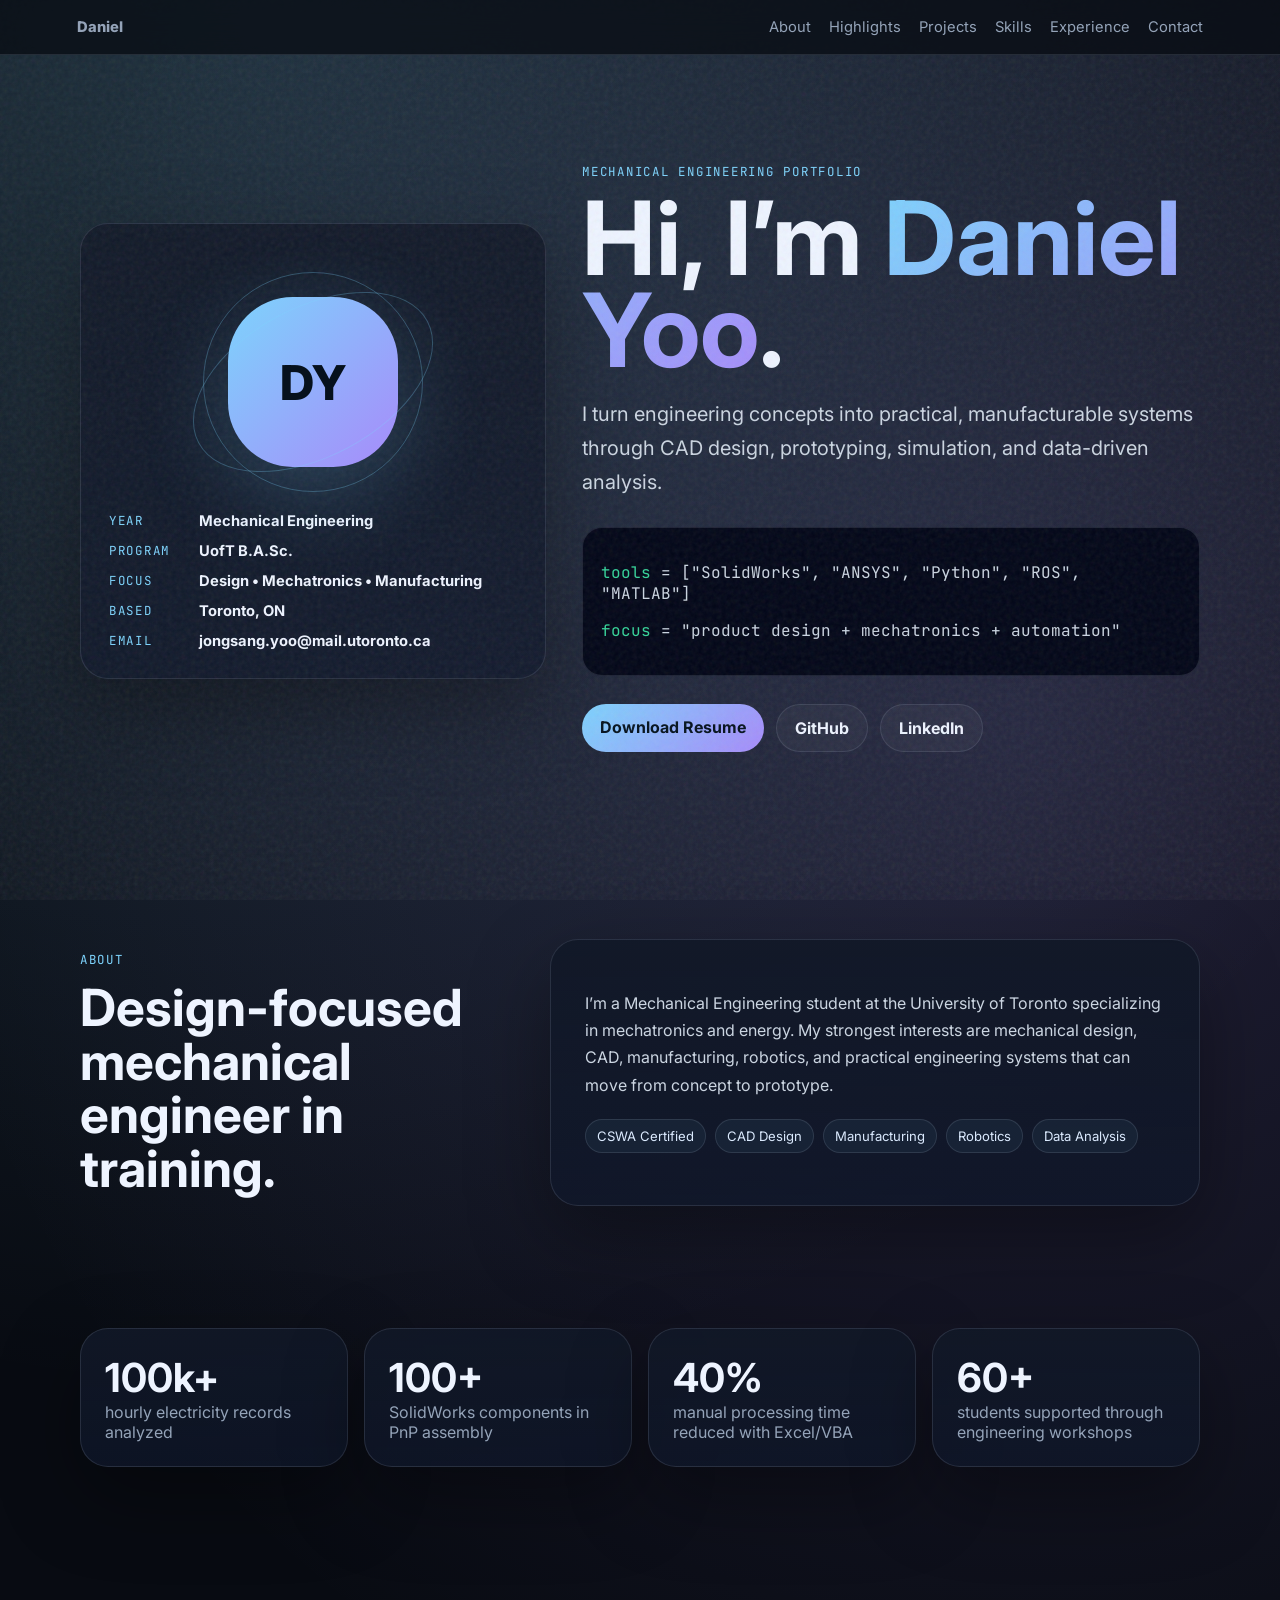
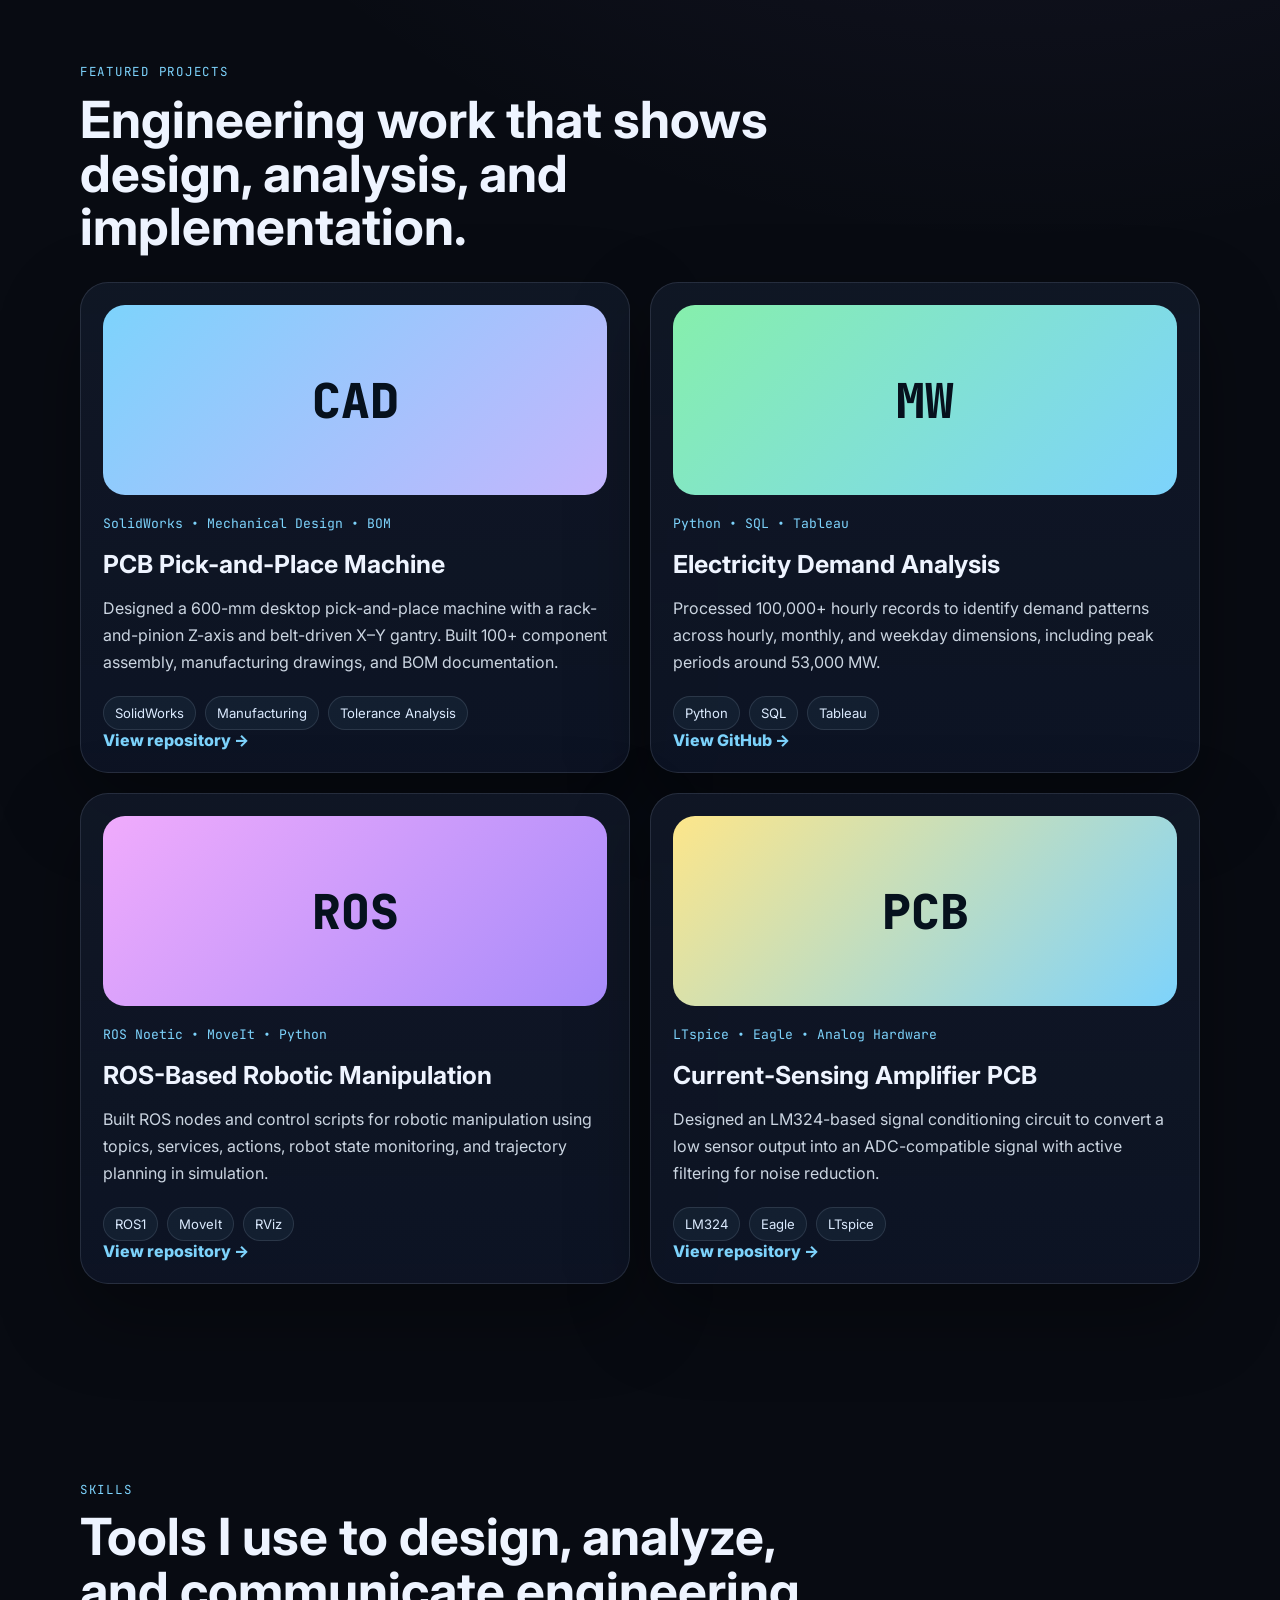
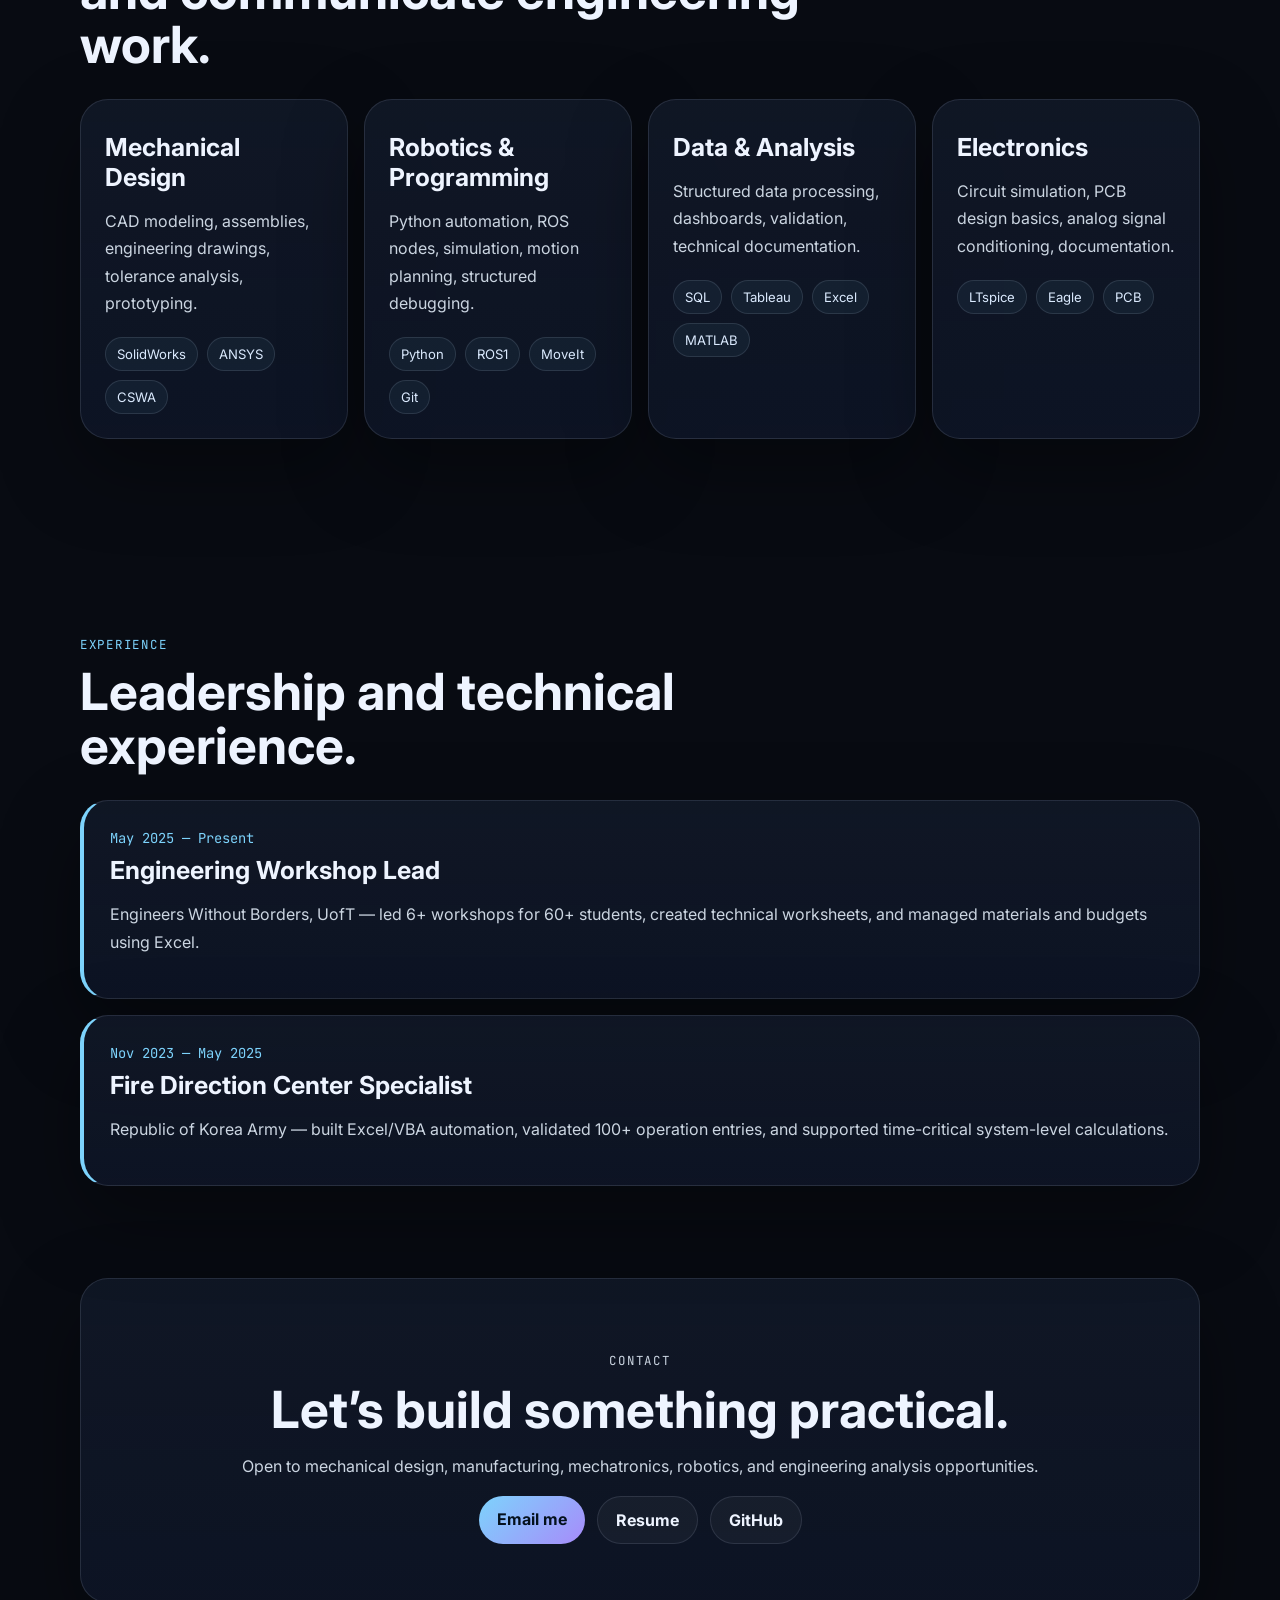
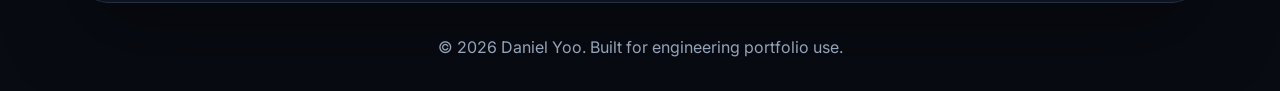
==== index.html @ ae047cbe "Initial portfolio website" ====
<!DOCTYPE html>
<html lang="en">
<head>
  <meta charset="UTF-8" />
  <meta name="viewport" content="width=device-width, initial-scale=1.0" />
  <title>Daniel Yoo | Mechanical Engineering Portfolio</title>
  <meta name="description" content="Daniel Yoo — Mechanical Engineering student at the University of Toronto focused on product design, mechatronics, manufacturing, CAD, ROS, and data-driven engineering." />
  <link rel="preconnect" href="https://fonts.googleapis.com">
  <link rel="preconnect" href="https://fonts.gstatic.com" crossorigin>
  <link href="https://fonts.googleapis.com/css2?family=Inter:wght@400;500;600;700;800&family=JetBrains+Mono:wght@400;600&display=swap" rel="stylesheet">
  <link rel="stylesheet" href="style.css" />
</head>
<body>
  <div class="grain"></div>
  <header class="nav">
    <a class="brand" href="#home">Daniel</a>
    <nav>
      <a href="#about">About</a>
      <a href="#highlights">Highlights</a>
      <a href="#projects">Projects</a>
      <a href="#skills">Skills</a>
      <a href="#experience">Experience</a>
      <a href="#contact">Contact</a>
    </nav>
  </header>

  <main id="home">
    <section class="hero section">
      <div class="profile-card reveal">
        <div class="avatar-wrap">
          <div class="avatar">DY</div>
          <span class="orbit orbit-one"></span>
          <span class="orbit orbit-two"></span>
        </div>
        <div class="info-grid">
          <span>Year</span><strong>Mechanical Engineering</strong>
          <span>Program</span><strong>UofT B.A.Sc.</strong>
          <span>Focus</span><strong>Design • Mechatronics • Manufacturing</strong>
          <span>Based</span><strong>Toronto, ON</strong>
          <span>Email</span><strong>jongsang.yoo@mail.utoronto.ca</strong>
        </div>
      </div>

      <div class="hero-copy reveal delay-1">
        <p class="eyebrow">Mechanical Engineering Portfolio</p>
        <h1>Hi, I’m <span>Daniel Yoo</span>.</h1>
        <p class="lead">I turn engineering concepts into practical, manufacturable systems through CAD design, prototyping, simulation, and data-driven analysis.</p>
        <div class="code-card" aria-label="Engineering keywords">
          <p><span>tools</span> = ["SolidWorks", "ANSYS", "Python", "ROS", "MATLAB"]</p>
          <p><span>focus</span> = "product design + mechatronics + automation"</p>
        </div>
        <div class="hero-actions">
          <a class="button primary" href="Daniel_Yoo_Resume.pdf" target="_blank">Download Resume</a>
          <a class="button" href="https://github.com/jongsang1492" target="_blank">GitHub</a>
          <a class="button" href="https://www.linkedin.com/in/daniel-yoo-1a7788227/" target="_blank">LinkedIn</a>
        </div>
      </div>
    </section>

    <section id="about" class="section two-col">
      <div class="section-title reveal">
        <p class="eyebrow">About</p>
        <h2>Design-focused mechanical engineer in training.</h2>
      </div>
      <div class="content-card reveal delay-1">
        <p>I’m a Mechanical Engineering student at the University of Toronto specializing in mechatronics and energy. My strongest interests are mechanical design, CAD, manufacturing, robotics, and practical engineering systems that can move from concept to prototype.</p>
        <div class="pill-row">
          <span>CSWA Certified</span><span>CAD Design</span><span>Manufacturing</span><span>Robotics</span><span>Data Analysis</span>
        </div>
      </div>
    </section>

    <section id="highlights" class="section stats reveal">
      <article><strong>100k+</strong><span>hourly electricity records analyzed</span></article>
      <article><strong>100+</strong><span>SolidWorks components in PnP assembly</span></article>
      <article><strong>40%</strong><span>manual processing time reduced with Excel/VBA</span></article>
      <article><strong>60+</strong><span>students supported through engineering workshops</span></article>
    </section>

    <section id="projects" class="section">
      <div class="section-heading reveal">
        <p class="eyebrow">Featured Projects</p>
        <h2>Engineering work that shows design, analysis, and implementation.</h2>
      </div>
      <div class="project-grid">
        <article class="project-card reveal">
          <div class="project-visual mech">CAD</div>
          <p class="project-kicker">SolidWorks • Mechanical Design • BOM</p>
          <h3>PCB Pick-and-Place Machine</h3>
          <p>Designed a 600-mm desktop pick-and-place machine with a rack-and-pinion Z-axis and belt-driven X–Y gantry. Built 100+ component assembly, manufacturing drawings, and BOM documentation.</p>
          <div class="tag-row"><span>SolidWorks</span><span>Manufacturing</span><span>Tolerance Analysis</span></div>
          <a href="https://github.com/jongsang1492/pcb-pick-place-machine" target="_blank">View repository →</a>
        </article>

        <article class="project-card reveal delay-1">
          <div class="project-visual data">MW</div>
          <p class="project-kicker">Python • SQL • Tableau</p>
          <h3>Electricity Demand Analysis</h3>
          <p>Processed 100,000+ hourly records to identify demand patterns across hourly, monthly, and weekday dimensions, including peak periods around 53,000 MW.</p>
          <div class="tag-row"><span>Python</span><span>SQL</span><span>Tableau</span></div>
          <a href="https://github.com/jongsang1492" target="_blank">View GitHub →</a>
        </article>

        <article class="project-card reveal delay-2">
          <div class="project-visual robot">ROS</div>
          <p class="project-kicker">ROS Noetic • MoveIt • Python</p>
          <h3>ROS-Based Robotic Manipulation</h3>
          <p>Built ROS nodes and control scripts for robotic manipulation using topics, services, actions, robot state monitoring, and trajectory planning in simulation.</p>
          <div class="tag-row"><span>ROS1</span><span>MoveIt</span><span>RViz</span></div>
          <a href="https://github.com/jongsang1492/ros_ur10e_pick_place_test" target="_blank">View repository →</a>
        </article>

        <article class="project-card reveal">
          <div class="project-visual circuit">PCB</div>
          <p class="project-kicker">LTspice • Eagle • Analog Hardware</p>
          <h3>Current-Sensing Amplifier PCB</h3>
          <p>Designed an LM324-based signal conditioning circuit to convert a low sensor output into an ADC-compatible signal with active filtering for noise reduction.</p>
          <div class="tag-row"><span>LM324</span><span>Eagle</span><span>LTspice</span></div>
          <a href="https://github.com/jongsang1492/Current-Sensing-Amplifier-Custom-PCB-" target="_blank">View repository →</a>
        </article>
      </div>
    </section>

    <section id="skills" class="section">
      <div class="section-heading reveal">
        <p class="eyebrow">Skills</p>
        <h2>Tools I use to design, analyze, and communicate engineering work.</h2>
      </div>
      <div class="skill-grid">
        <article class="skill-card reveal"><h3>Mechanical Design</h3><p>CAD modeling, assemblies, engineering drawings, tolerance analysis, prototyping.</p><div><span>SolidWorks</span><span>ANSYS</span><span>CSWA</span></div></article>
        <article class="skill-card reveal delay-1"><h3>Robotics & Programming</h3><p>Python automation, ROS nodes, simulation, motion planning, structured debugging.</p><div><span>Python</span><span>ROS1</span><span>MoveIt</span><span>Git</span></div></article>
        <article class="skill-card reveal delay-2"><h3>Data & Analysis</h3><p>Structured data processing, dashboards, validation, technical documentation.</p><div><span>SQL</span><span>Tableau</span><span>Excel</span><span>MATLAB</span></div></article>
        <article class="skill-card reveal"><h3>Electronics</h3><p>Circuit simulation, PCB design basics, analog signal conditioning, documentation.</p><div><span>LTspice</span><span>Eagle</span><span>PCB</span></div></article>
      </div>
    </section>

    <section id="experience" class="section timeline-section">
      <div class="section-heading reveal">
        <p class="eyebrow">Experience</p>
        <h2>Leadership and technical experience.</h2>
      </div>
      <div class="timeline">
        <article class="timeline-item reveal"><span>May 2025 — Present</span><h3>Engineering Workshop Lead</h3><p>Engineers Without Borders, UofT — led 6+ workshops for 60+ students, created technical worksheets, and managed materials and budgets using Excel.</p></article>
        <article class="timeline-item reveal delay-1"><span>Nov 2023 — May 2025</span><h3>Fire Direction Center Specialist</h3><p>Republic of Korea Army — built Excel/VBA automation, validated 100+ operation entries, and supported time-critical system-level calculations.</p></article>
      </div>
    </section>

    <section id="contact" class="section contact reveal">
      <p class="eyebrow">Contact</p>
      <h2>Let’s build something practical.</h2>
      <p>Open to mechanical design, manufacturing, mechatronics, robotics, and engineering analysis opportunities.</p>
      <div class="hero-actions center">
        <a class="button primary" href="mailto:jongsang.yoo@mail.utoronto.ca">Email me</a>
        <a class="button" href="Daniel_Yoo_Resume.pdf" target="_blank">Resume</a>
        <a class="button" href="https://github.com/jongsang1492" target="_blank">GitHub</a>
      </div>
    </section>
  </main>

  <footer>© <span id="year"></span> Daniel Yoo. Built for engineering portfolio use.</footer>
  <script src="script.js"></script>
</body>
</html>
---- style.css ----
:root{
  --bg:#080b12; --panel:#111827; --panel2:#0f172a; --text:#eef4ff; --muted:#94a3b8; --line:rgba(148,163,184,.18); --accent:#7dd3fc; --accent2:#a78bfa; --good:#34d399;
  --shadow:0 30px 80px rgba(0,0,0,.35); --radius:28px;
}
*{box-sizing:border-box} html{scroll-behavior:smooth} body{margin:0;font-family:Inter,system-ui,sans-serif;background:radial-gradient(circle at 20% 0%,rgba(125,211,252,.18),transparent 28%),radial-gradient(circle at 80% 15%,rgba(167,139,250,.16),transparent 26%),var(--bg);color:var(--text);overflow-x:hidden}.grain{position:fixed;inset:0;pointer-events:none;opacity:.18;background-image:url("data:image/svg+xml,%3Csvg viewBox='0 0 240 240' xmlns='http://www.w3.org/2000/svg'%3E%3Cfilter id='n'%3E%3CfeTurbulence type='fractalNoise' baseFrequency='.8' numOctaves='3' stitchTiles='stitch'/%3E%3C/filter%3E%3Crect width='100%25' height='100%25' filter='url(%23n)' opacity='.45'/%3E%3C/svg%3E")}.nav{position:sticky;top:0;z-index:10;display:flex;justify-content:space-between;align-items:center;padding:18px 6vw;background:rgba(8,11,18,.74);backdrop-filter:blur(16px);border-bottom:1px solid var(--line)}.brand{font-weight:800;color:var(--text);text-decoration:none;font-size:1.1rem}.nav nav{display:flex;gap:18px;flex-wrap:wrap}.nav a{color:var(--muted);text-decoration:none;font-size:.92rem}.nav a:hover{color:var(--text)}.section{width:min(1120px,88vw);margin:0 auto;padding:92px 0}.hero{min-height:88vh;display:grid;grid-template-columns:.86fr 1.14fr;gap:36px;align-items:center}.profile-card,.content-card,.project-card,.skill-card,.timeline-item,.contact,.stats article{background:linear-gradient(180deg,rgba(17,24,39,.9),rgba(15,23,42,.75));border:1px solid var(--line);border-radius:var(--radius);box-shadow:var(--shadow)}.profile-card{padding:28px}.avatar-wrap{position:relative;display:grid;place-items:center;height:260px}.avatar{width:170px;height:170px;border-radius:38%;display:grid;place-items:center;font-size:3rem;font-weight:800;color:#06111d;background:linear-gradient(135deg,var(--accent),var(--accent2));box-shadow:0 25px 90px rgba(125,211,252,.22)}.orbit{position:absolute;border:1px solid rgba(125,211,252,.28);border-radius:50%;animation:spin 18s linear infinite}.orbit-one{width:220px;height:220px}.orbit-two{width:260px;height:150px;transform:rotate(-28deg);animation-duration:24s}.info-grid{display:grid;grid-template-columns:72px 1fr;gap:12px 18px;font-size:.9rem}.info-grid span,.eyebrow{font-family:'JetBrains Mono',monospace;color:var(--accent);font-size:.78rem;text-transform:uppercase;letter-spacing:.14em}.info-grid strong{font-size:.92rem}.hero-copy h1{font-size:clamp(3.4rem,8vw,7rem);line-height:.9;margin:12px 0}.hero-copy h1 span{background:linear-gradient(135deg,var(--accent),var(--accent2));-webkit-background-clip:text;color:transparent}.lead{font-size:1.25rem;line-height:1.7;color:#cbd5e1;max-width:720px}.code-card{font-family:'JetBrains Mono',monospace;background:#020617;border:1px solid var(--line);border-radius:20px;padding:18px;margin:28px 0;color:#cbd5e1}.code-card span{color:var(--good)}.hero-actions{display:flex;gap:12px;flex-wrap:wrap}.button{padding:13px 18px;border-radius:999px;border:1px solid var(--line);color:var(--text);text-decoration:none;background:rgba(255,255,255,.04);font-weight:700}.button.primary{background:linear-gradient(135deg,var(--accent),var(--accent2));color:#04111d;border:0}.two-col{display:grid;grid-template-columns:.8fr 1.2fr;gap:36px}.section-title h2,.section-heading h2,.contact h2{font-size:clamp(2rem,4vw,3.8rem);line-height:1.05;margin:10px 0}.content-card{padding:34px}.content-card p,.project-card p,.skill-card p,.timeline-item p,.contact p{color:#cbd5e1;line-height:1.7}.pill-row,.tag-row,.skill-card div{display:flex;gap:9px;flex-wrap:wrap;margin-top:20px}.pill-row span,.tag-row span,.skill-card span{border:1px solid var(--line);border-radius:999px;padding:8px 11px;color:#dbeafe;background:rgba(125,211,252,.06);font-size:.82rem}.stats{display:grid;grid-template-columns:repeat(4,1fr);gap:16px;padding-top:30px}.stats article{padding:24px}.stats strong{font-size:2.5rem;display:block}.stats span{color:var(--muted)}.section-heading{max-width:780px;margin-bottom:28px}.project-grid{display:grid;grid-template-columns:repeat(2,1fr);gap:20px}.project-card{padding:22px;transition:transform .25s ease,border-color .25s ease}.project-card:hover{transform:translateY(-6px);border-color:rgba(125,211,252,.45)}.project-visual{height:190px;border-radius:22px;display:grid;place-items:center;font-family:'JetBrains Mono',monospace;font-size:3rem;font-weight:800;margin-bottom:18px;color:#06111d;position:relative;overflow:hidden}.project-visual:after{content:"";position:absolute;inset:0;background:linear-gradient(120deg,transparent,rgba(255,255,255,.28),transparent);transform:translateX(-100%);animation:sweep 4s ease-in-out infinite}.mech{background:linear-gradient(135deg,#7dd3fc,#c4b5fd)}.data{background:linear-gradient(135deg,#86efac,#7dd3fc)}.robot{background:linear-gradient(135deg,#f0abfc,#a78bfa)}.circuit{background:linear-gradient(135deg,#fde68a,#7dd3fc)}.project-kicker{font-family:'JetBrains Mono',monospace;color:var(--accent)!important;font-size:.82rem}.project-card h3,.skill-card h3,.timeline-item h3{font-size:1.55rem;margin:8px 0}.project-card a{color:var(--accent);font-weight:800;text-decoration:none}.skill-grid{display:grid;grid-template-columns:repeat(4,1fr);gap:16px}.skill-card{padding:24px}.timeline{display:grid;gap:16px}.timeline-item{padding:26px;border-left:4px solid var(--accent)}.timeline-item span{color:var(--accent);font-family:'JetBrains Mono',monospace;font-size:.86rem}.contact{text-align:center;padding:58px 24px}.center{justify-content:center}footer{text-align:center;color:var(--muted);padding:34px}.reveal{opacity:0;transform:translateY(24px);transition:opacity .7s ease,transform .7s ease}.reveal.visible{opacity:1;transform:none}.delay-1{transition-delay:.12s}.delay-2{transition-delay:.24s}@keyframes spin{to{rotate:360deg}}@keyframes sweep{50%,100%{transform:translateX(100%)}}@media (max-width:900px){.hero,.two-col{grid-template-columns:1fr}.stats,.skill-grid{grid-template-columns:repeat(2,1fr)}.project-grid{grid-template-columns:1fr}.nav{align-items:flex-start;gap:12px;flex-direction:column}.section{padding:68px 0}.hero-copy h1{font-size:4rem}}@media (max-width:560px){.stats,.skill-grid{grid-template-columns:1fr}.nav nav{gap:10px}.hero-copy h1{font-size:3.2rem}.avatar-wrap{height:220px}.info-grid{grid-template-columns:1fr}.button{width:100%;text-align:center}}
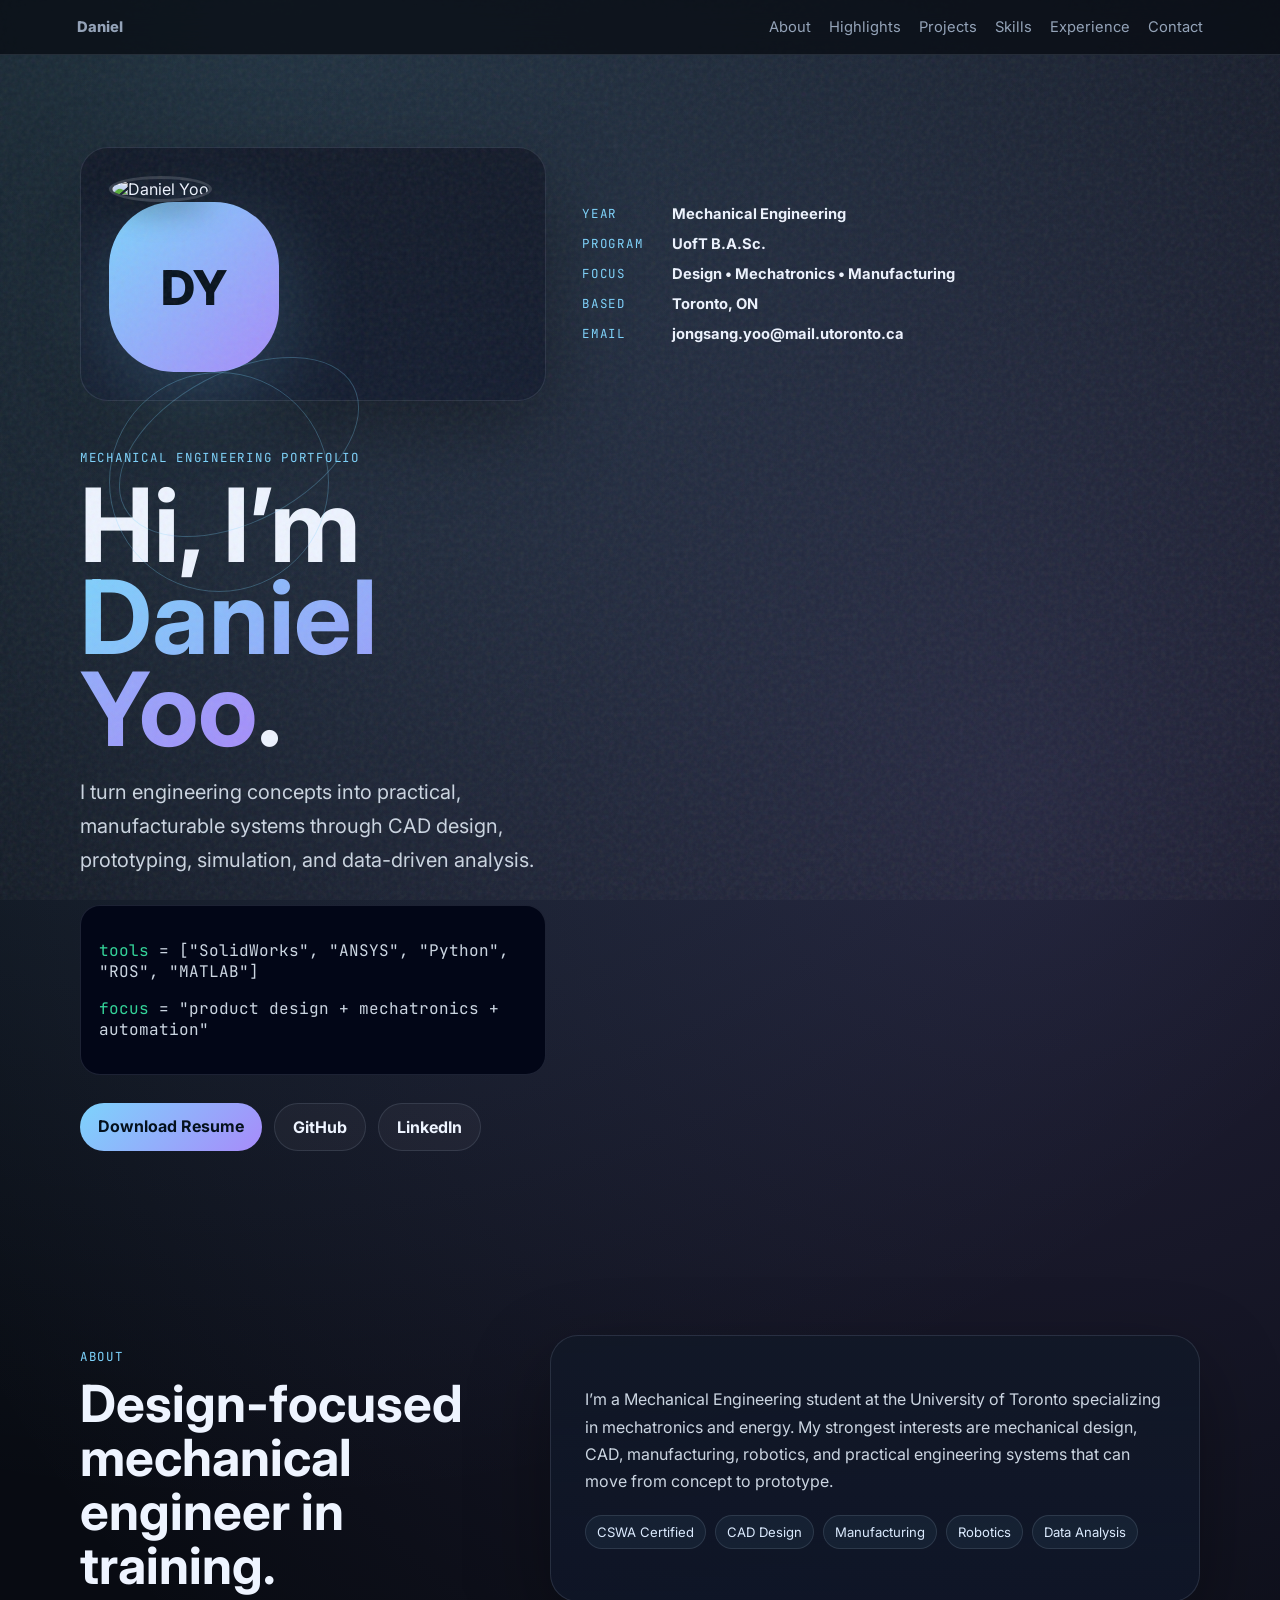
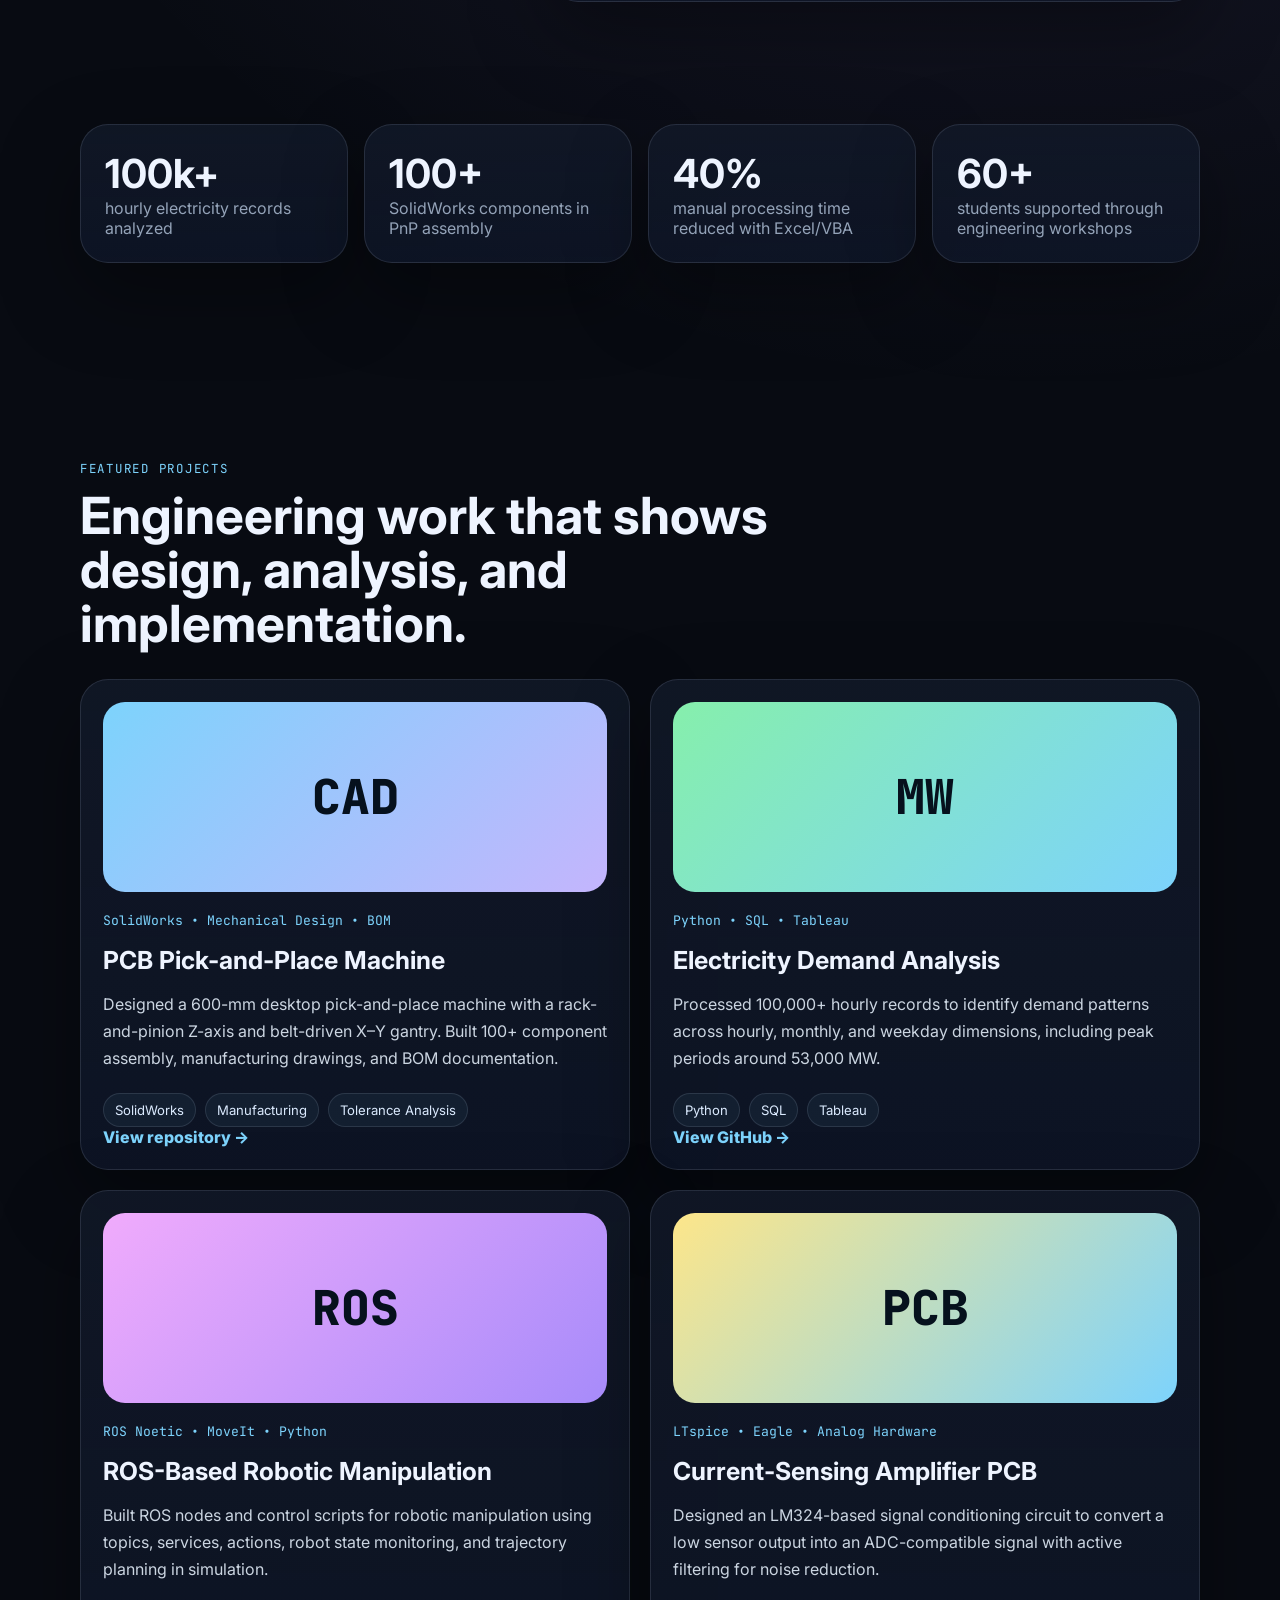
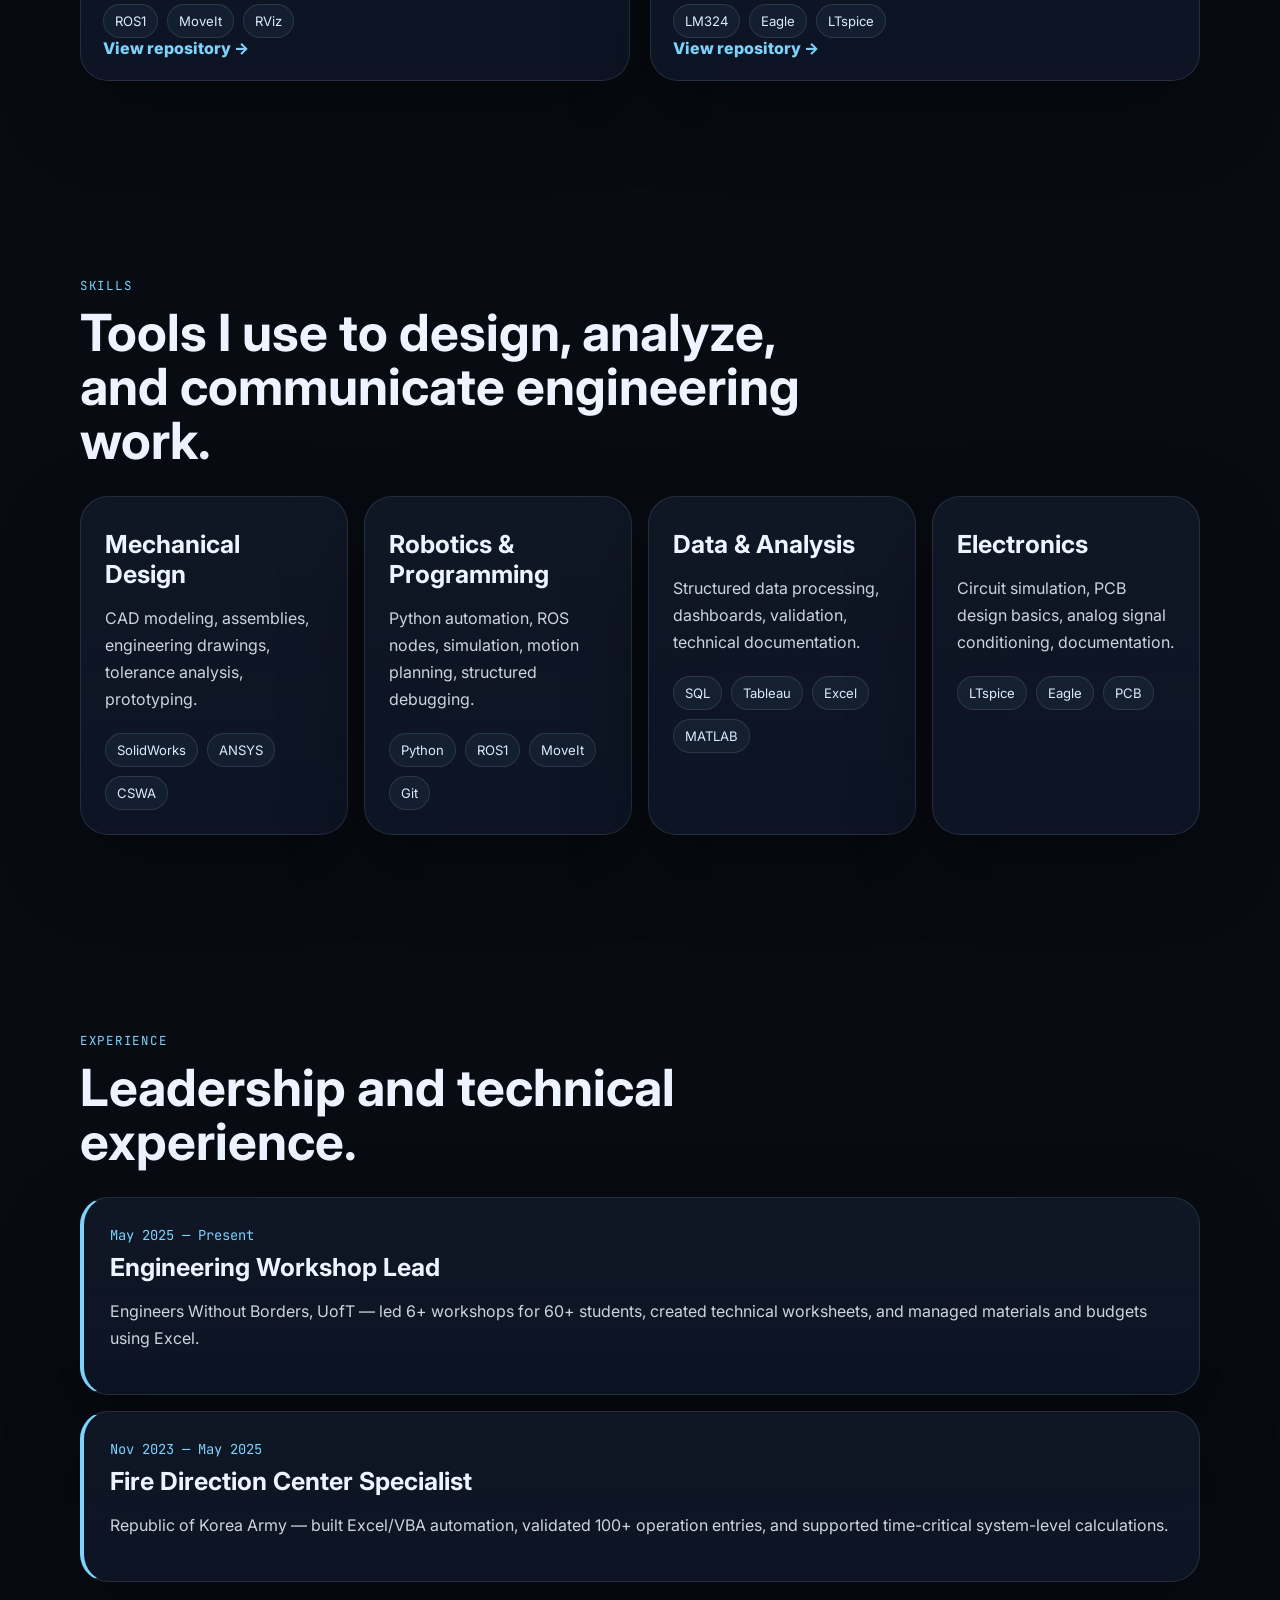
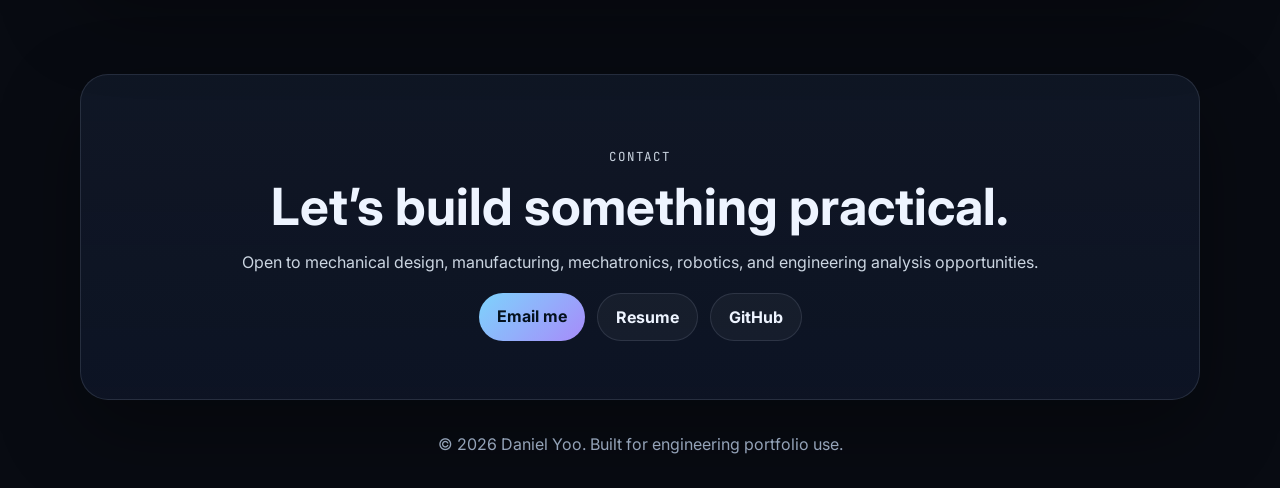
==== commit 95d02eba: "Add files via upload" ====
--- a/index.html
+++ b/index.html
@@ -27,7 +27,7 @@
   <main id="home">
     <section class="hero section">
       <div class="profile-card reveal">
-        <div class="avatar-wrap">
+        <img src="assets/profile.png" class="profile-image" alt="Daniel Yoo">
           <div class="avatar">DY</div>
           <span class="orbit orbit-one"></span>
           <span class="orbit orbit-two"></span>
--- a/style.css
+++ b/style.css
@@ -3,3 +3,11 @@
   --shadow:0 30px 80px rgba(0,0,0,.35); --radius:28px;
 }
 *{box-sizing:border-box} html{scroll-behavior:smooth} body{margin:0;font-family:Inter,system-ui,sans-serif;background:radial-gradient(circle at 20% 0%,rgba(125,211,252,.18),transparent 28%),radial-gradient(circle at 80% 15%,rgba(167,139,250,.16),transparent 26%),var(--bg);color:var(--text);overflow-x:hidden}.grain{position:fixed;inset:0;pointer-events:none;opacity:.18;background-image:url("data:image/svg+xml,%3Csvg viewBox='0 0 240 240' xmlns='http://www.w3.org/2000/svg'%3E%3Cfilter id='n'%3E%3CfeTurbulence type='fractalNoise' baseFrequency='.8' numOctaves='3' stitchTiles='stitch'/%3E%3C/filter%3E%3Crect width='100%25' height='100%25' filter='url(%23n)' opacity='.45'/%3E%3C/svg%3E")}.nav{position:sticky;top:0;z-index:10;display:flex;justify-content:space-between;align-items:center;padding:18px 6vw;background:rgba(8,11,18,.74);backdrop-filter:blur(16px);border-bottom:1px solid var(--line)}.brand{font-weight:800;color:var(--text);text-decoration:none;font-size:1.1rem}.nav nav{display:flex;gap:18px;flex-wrap:wrap}.nav a{color:var(--muted);text-decoration:none;font-size:.92rem}.nav a:hover{color:var(--text)}.section{width:min(1120px,88vw);margin:0 auto;padding:92px 0}.hero{min-height:88vh;display:grid;grid-template-columns:.86fr 1.14fr;gap:36px;align-items:center}.profile-card,.content-card,.project-card,.skill-card,.timeline-item,.contact,.stats article{background:linear-gradient(180deg,rgba(17,24,39,.9),rgba(15,23,42,.75));border:1px solid var(--line);border-radius:var(--radius);box-shadow:var(--shadow)}.profile-card{padding:28px}.avatar-wrap{position:relative;display:grid;place-items:center;height:260px}.avatar{width:170px;height:170px;border-radius:38%;display:grid;place-items:center;font-size:3rem;font-weight:800;color:#06111d;background:linear-gradient(135deg,var(--accent),var(--accent2));box-shadow:0 25px 90px rgba(125,211,252,.22)}.orbit{position:absolute;border:1px solid rgba(125,211,252,.28);border-radius:50%;animation:spin 18s linear infinite}.orbit-one{width:220px;height:220px}.orbit-two{width:260px;height:150px;transform:rotate(-28deg);animation-duration:24s}.info-grid{display:grid;grid-template-columns:72px 1fr;gap:12px 18px;font-size:.9rem}.info-grid span,.eyebrow{font-family:'JetBrains Mono',monospace;color:var(--accent);font-size:.78rem;text-transform:uppercase;letter-spacing:.14em}.info-grid strong{font-size:.92rem}.hero-copy h1{font-size:clamp(3.4rem,8vw,7rem);line-height:.9;margin:12px 0}.hero-copy h1 span{background:linear-gradient(135deg,var(--accent),var(--accent2));-webkit-background-clip:text;color:transparent}.lead{font-size:1.25rem;line-height:1.7;color:#cbd5e1;max-width:720px}.code-card{font-family:'JetBrains Mono',monospace;background:#020617;border:1px solid var(--line);border-radius:20px;padding:18px;margin:28px 0;color:#cbd5e1}.code-card span{color:var(--good)}.hero-actions{display:flex;gap:12px;flex-wrap:wrap}.button{padding:13px 18px;border-radius:999px;border:1px solid var(--line);color:var(--text);text-decoration:none;background:rgba(255,255,255,.04);font-weight:700}.button.primary{background:linear-gradient(135deg,var(--accent),var(--accent2));color:#04111d;border:0}.two-col{display:grid;grid-template-columns:.8fr 1.2fr;gap:36px}.section-title h2,.section-heading h2,.contact h2{font-size:clamp(2rem,4vw,3.8rem);line-height:1.05;margin:10px 0}.content-card{padding:34px}.content-card p,.project-card p,.skill-card p,.timeline-item p,.contact p{color:#cbd5e1;line-height:1.7}.pill-row,.tag-row,.skill-card div{display:flex;gap:9px;flex-wrap:wrap;margin-top:20px}.pill-row span,.tag-row span,.skill-card span{border:1px solid var(--line);border-radius:999px;padding:8px 11px;color:#dbeafe;background:rgba(125,211,252,.06);font-size:.82rem}.stats{display:grid;grid-template-columns:repeat(4,1fr);gap:16px;padding-top:30px}.stats article{padding:24px}.stats strong{font-size:2.5rem;display:block}.stats span{color:var(--muted)}.section-heading{max-width:780px;margin-bottom:28px}.project-grid{display:grid;grid-template-columns:repeat(2,1fr);gap:20px}.project-card{padding:22px;transition:transform .25s ease,border-color .25s ease}.project-card:hover{transform:translateY(-6px);border-color:rgba(125,211,252,.45)}.project-visual{height:190px;border-radius:22px;display:grid;place-items:center;font-family:'JetBrains Mono',monospace;font-size:3rem;font-weight:800;margin-bottom:18px;color:#06111d;position:relative;overflow:hidden}.project-visual:after{content:"";position:absolute;inset:0;background:linear-gradient(120deg,transparent,rgba(255,255,255,.28),transparent);transform:translateX(-100%);animation:sweep 4s ease-in-out infinite}.mech{background:linear-gradient(135deg,#7dd3fc,#c4b5fd)}.data{background:linear-gradient(135deg,#86efac,#7dd3fc)}.robot{background:linear-gradient(135deg,#f0abfc,#a78bfa)}.circuit{background:linear-gradient(135deg,#fde68a,#7dd3fc)}.project-kicker{font-family:'JetBrains Mono',monospace;color:var(--accent)!important;font-size:.82rem}.project-card h3,.skill-card h3,.timeline-item h3{font-size:1.55rem;margin:8px 0}.project-card a{color:var(--accent);font-weight:800;text-decoration:none}.skill-grid{display:grid;grid-template-columns:repeat(4,1fr);gap:16px}.skill-card{padding:24px}.timeline{display:grid;gap:16px}.timeline-item{padding:26px;border-left:4px solid var(--accent)}.timeline-item span{color:var(--accent);font-family:'JetBrains Mono',monospace;font-size:.86rem}.contact{text-align:center;padding:58px 24px}.center{justify-content:center}footer{text-align:center;color:var(--muted);padding:34px}.reveal{opacity:0;transform:translateY(24px);transition:opacity .7s ease,transform .7s ease}.reveal.visible{opacity:1;transform:none}.delay-1{transition-delay:.12s}.delay-2{transition-delay:.24s}@keyframes spin{to{rotate:360deg}}@keyframes sweep{50%,100%{transform:translateX(100%)}}@media (max-width:900px){.hero,.two-col{grid-template-columns:1fr}.stats,.skill-grid{grid-template-columns:repeat(2,1fr)}.project-grid{grid-template-columns:1fr}.nav{align-items:flex-start;gap:12px;flex-direction:column}.section{padding:68px 0}.hero-copy h1{font-size:4rem}}@media (max-width:560px){.stats,.skill-grid{grid-template-columns:1fr}.nav nav{gap:10px}.hero-copy h1{font-size:3.2rem}.avatar-wrap{height:220px}.info-grid{grid-template-columns:1fr}.button{width:100%;text-align:center}}
+.profile-image{
+  width:180px;
+  height:180px;
+  object-fit:cover;
+  border-radius:50%;
+  border:3px solid rgba(255,255,255,.15);
+  box-shadow:0 10px 30px rgba(0,0,0,.3);
+}
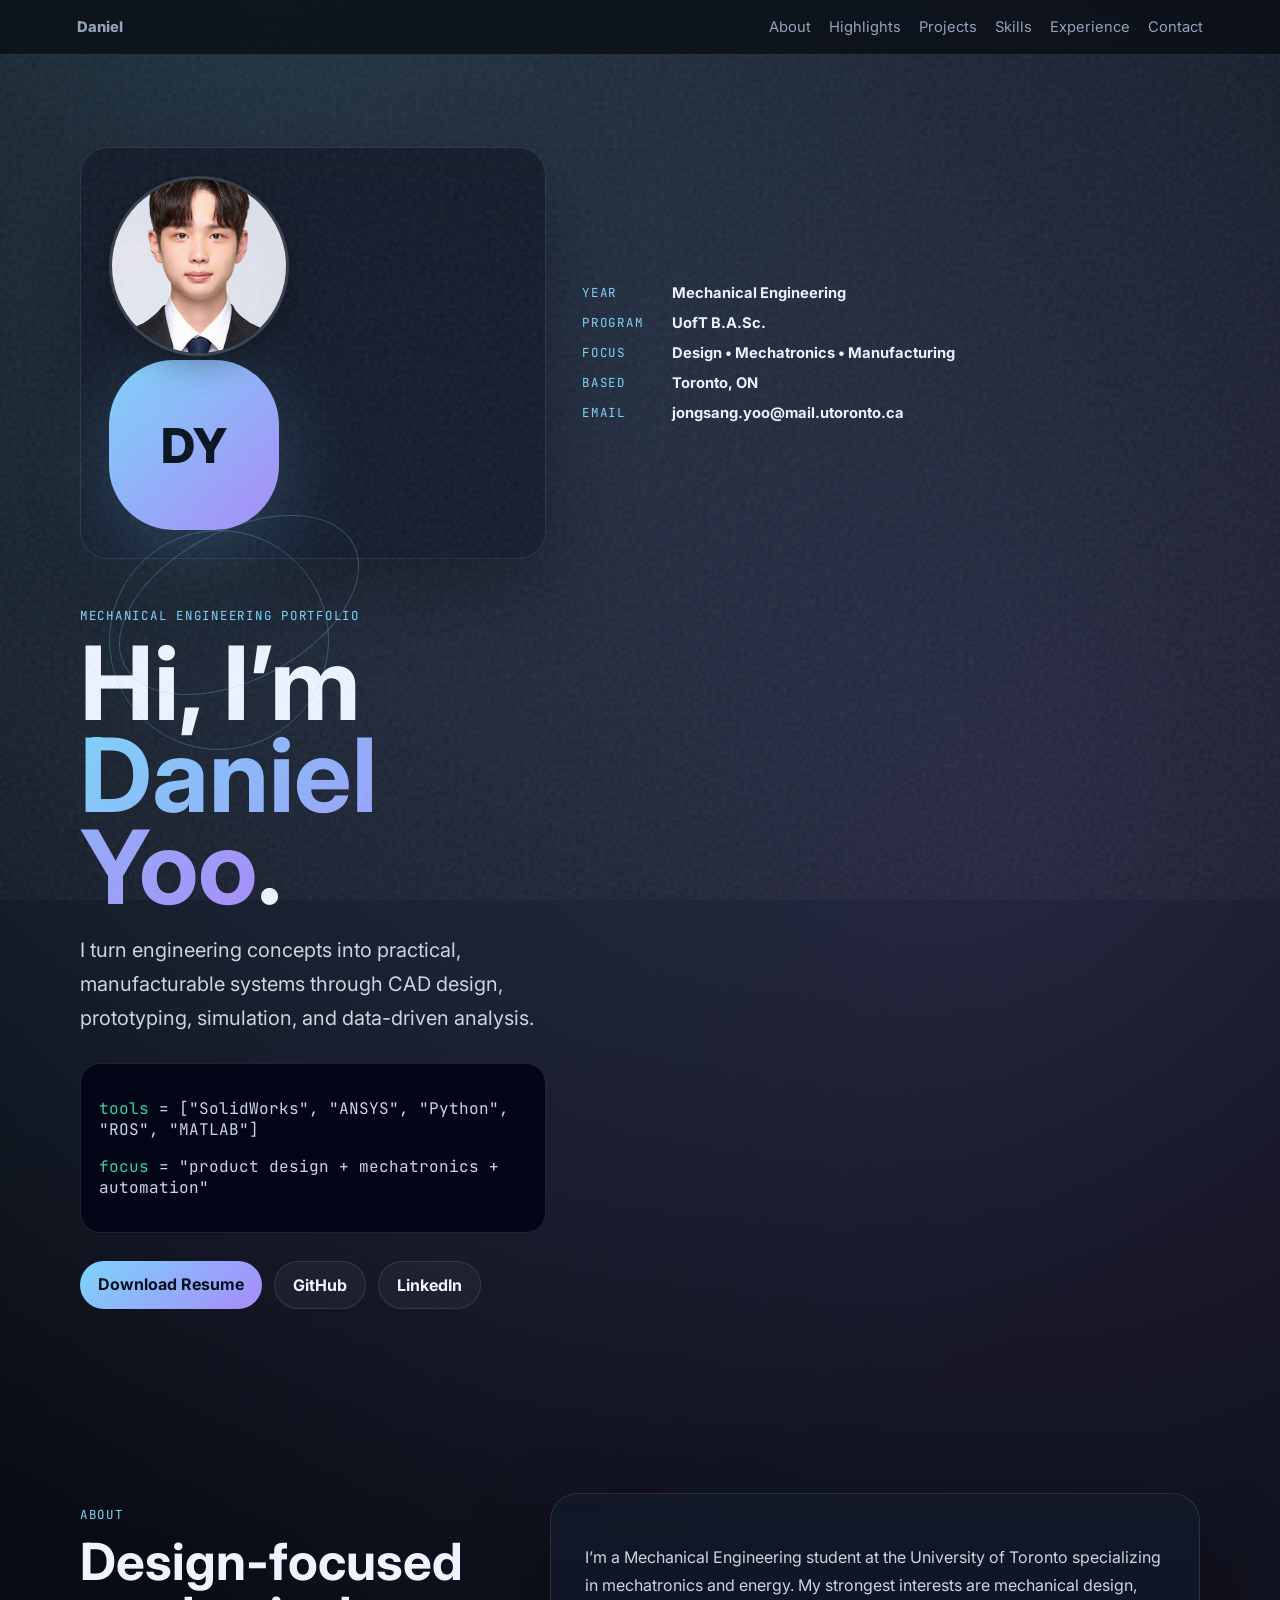
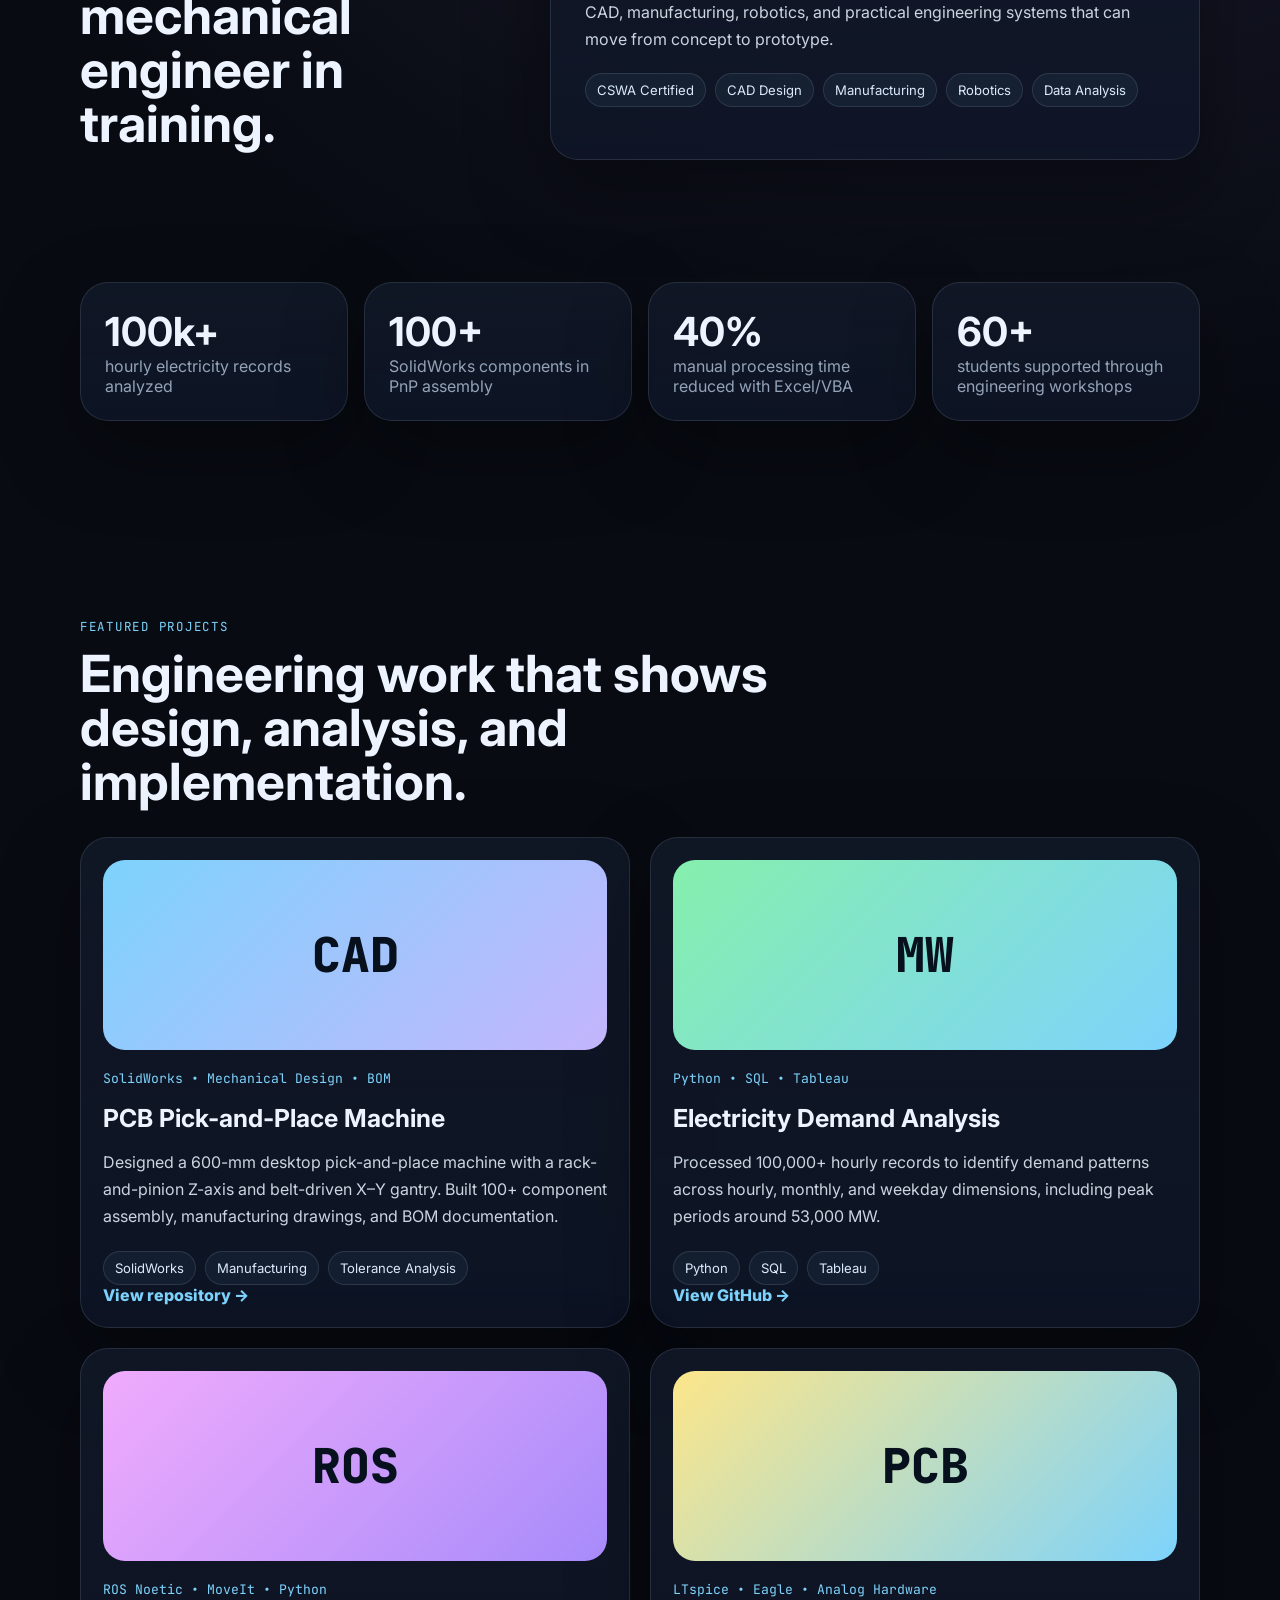
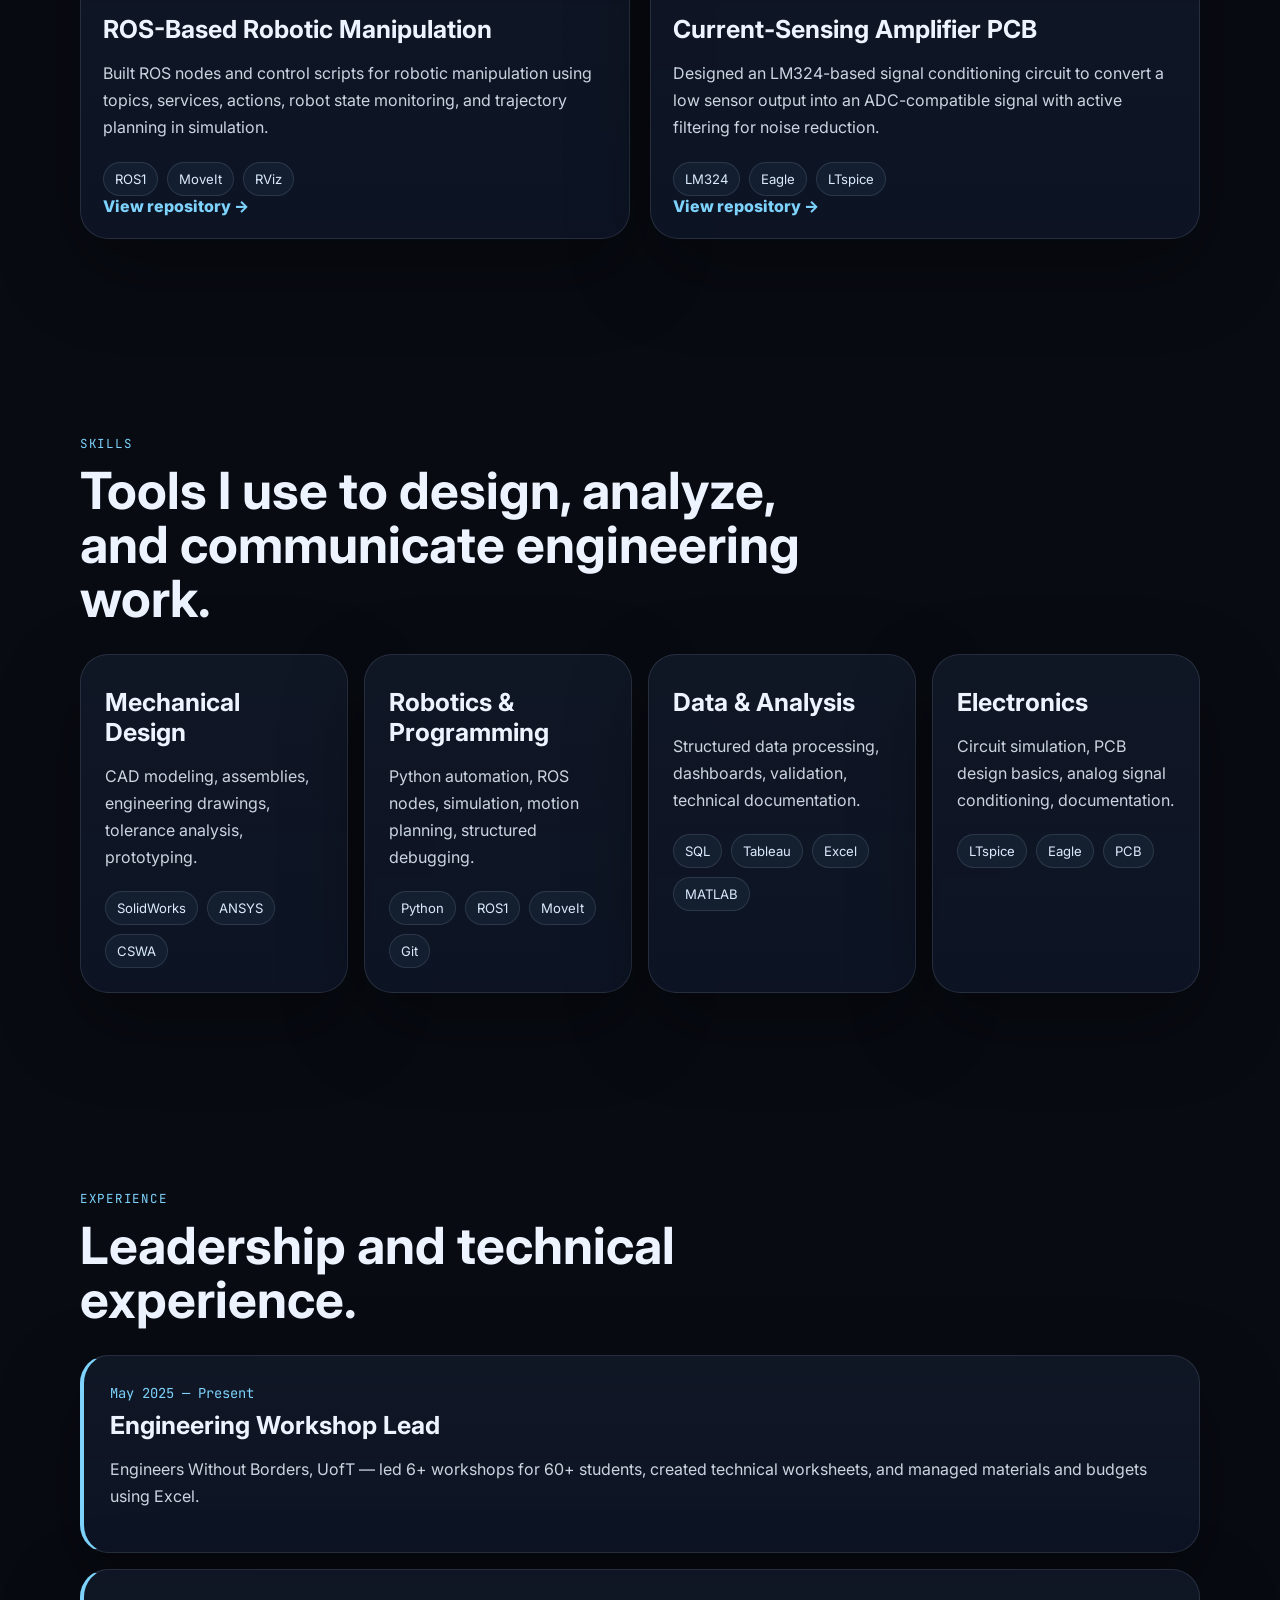
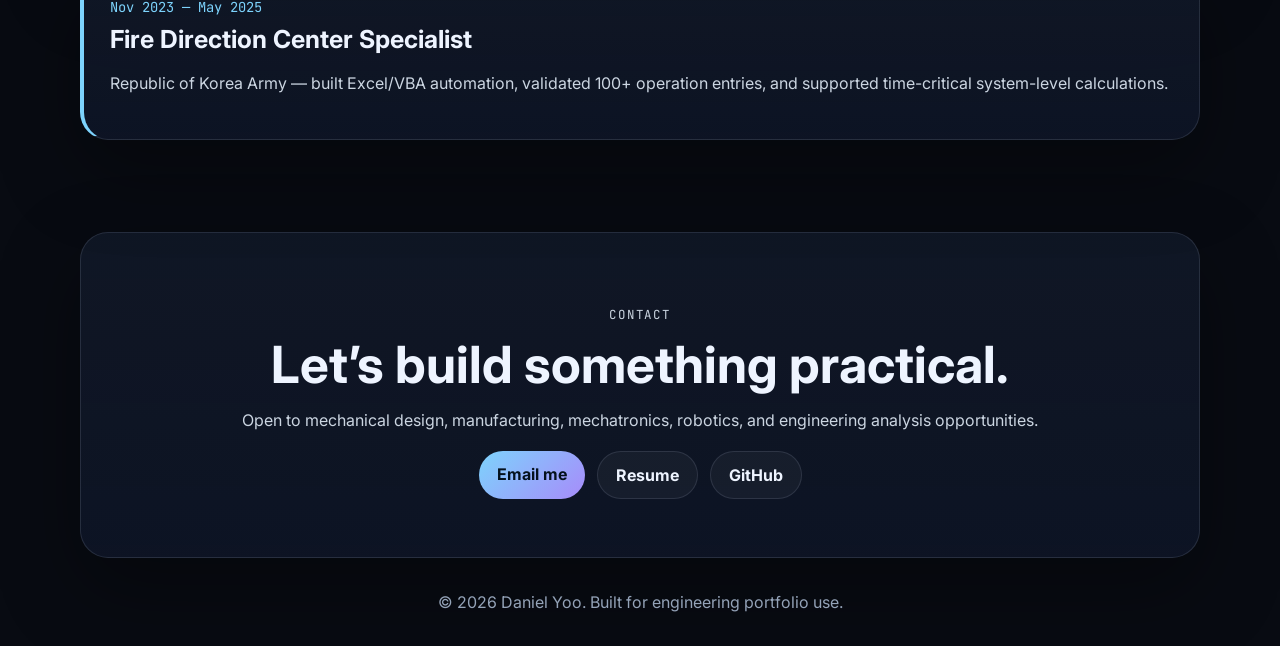
==== commit ccd55724: "Add files via upload" ====
--- a/index.html
+++ b/index.html
@@ -27,7 +27,7 @@
   <main id="home">
     <section class="hero section">
       <div class="profile-card reveal">
-        <img src="assets/profile.png" class="profile-image" alt="Daniel Yoo">
+        <img src="profile.png" class="profile-image" alt="Daniel Yoo">
           <div class="avatar">DY</div>
           <span class="orbit orbit-one"></span>
           <span class="orbit orbit-two"></span>
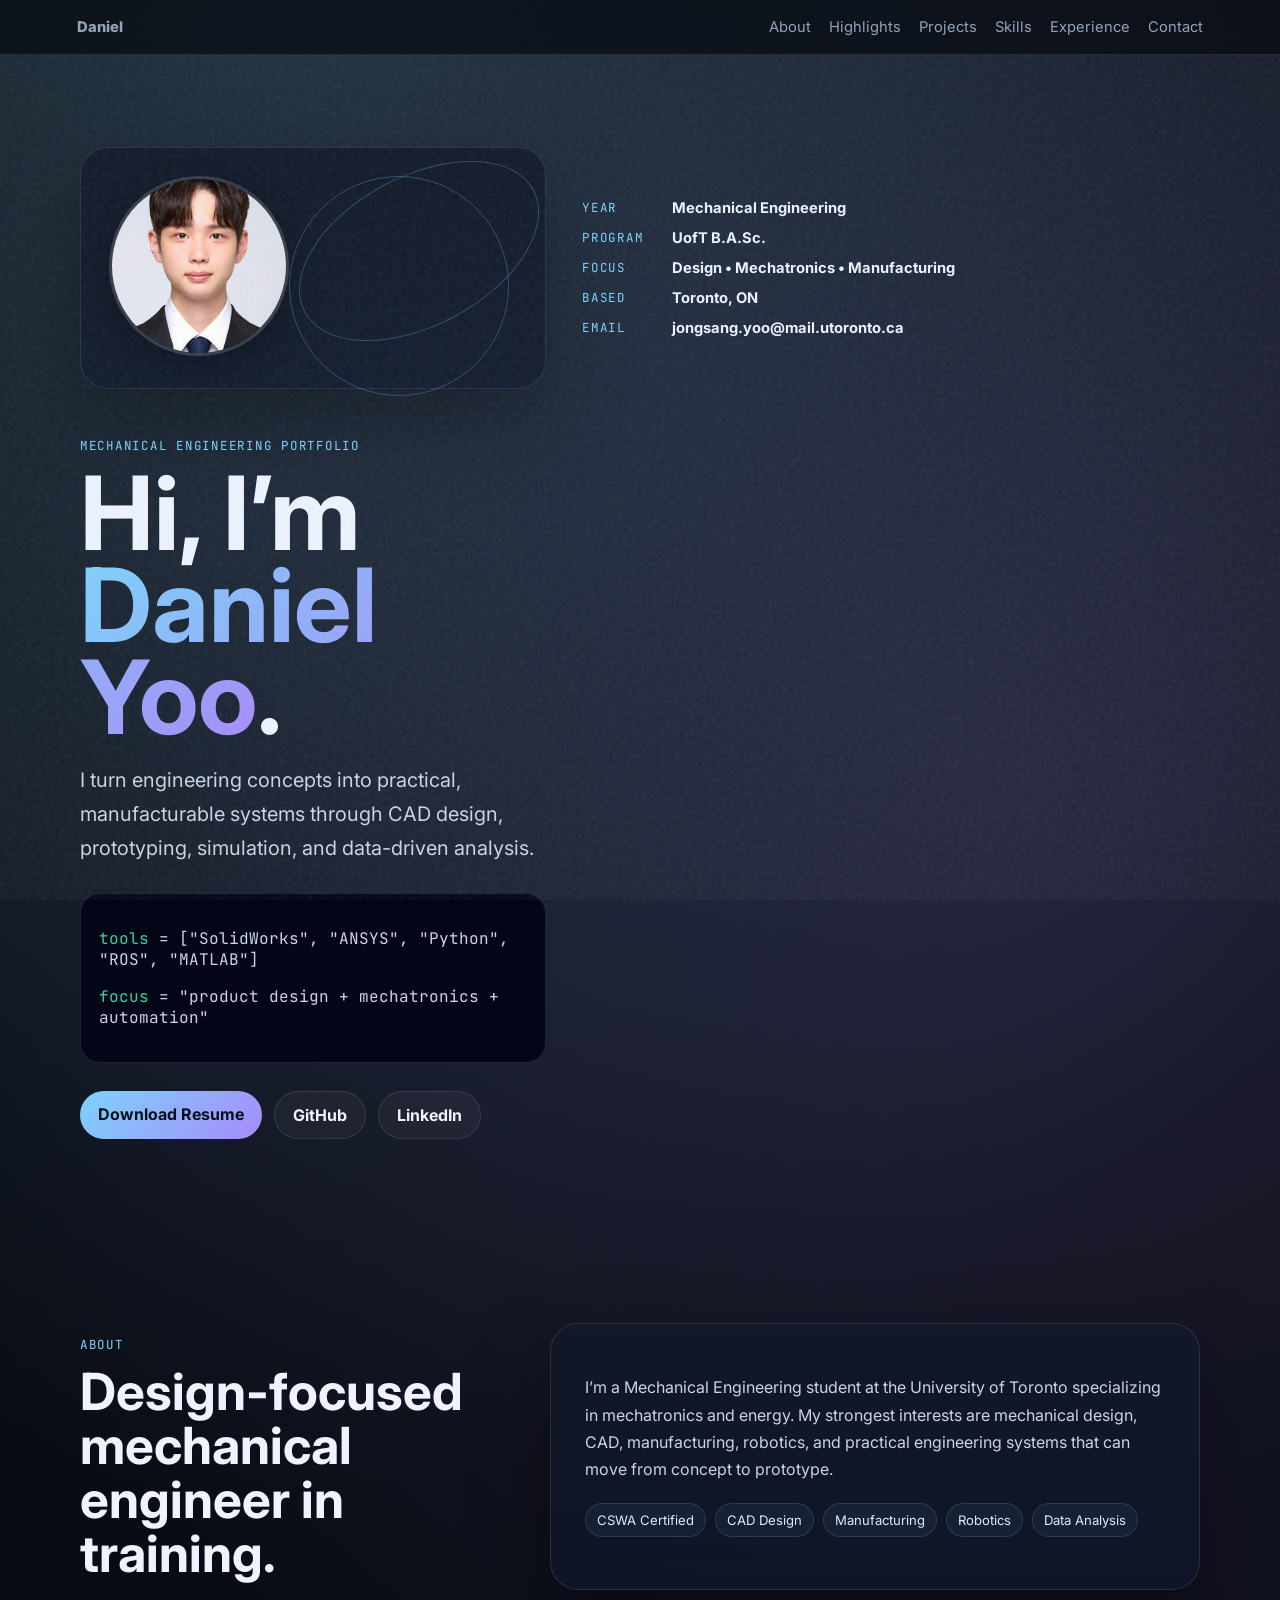
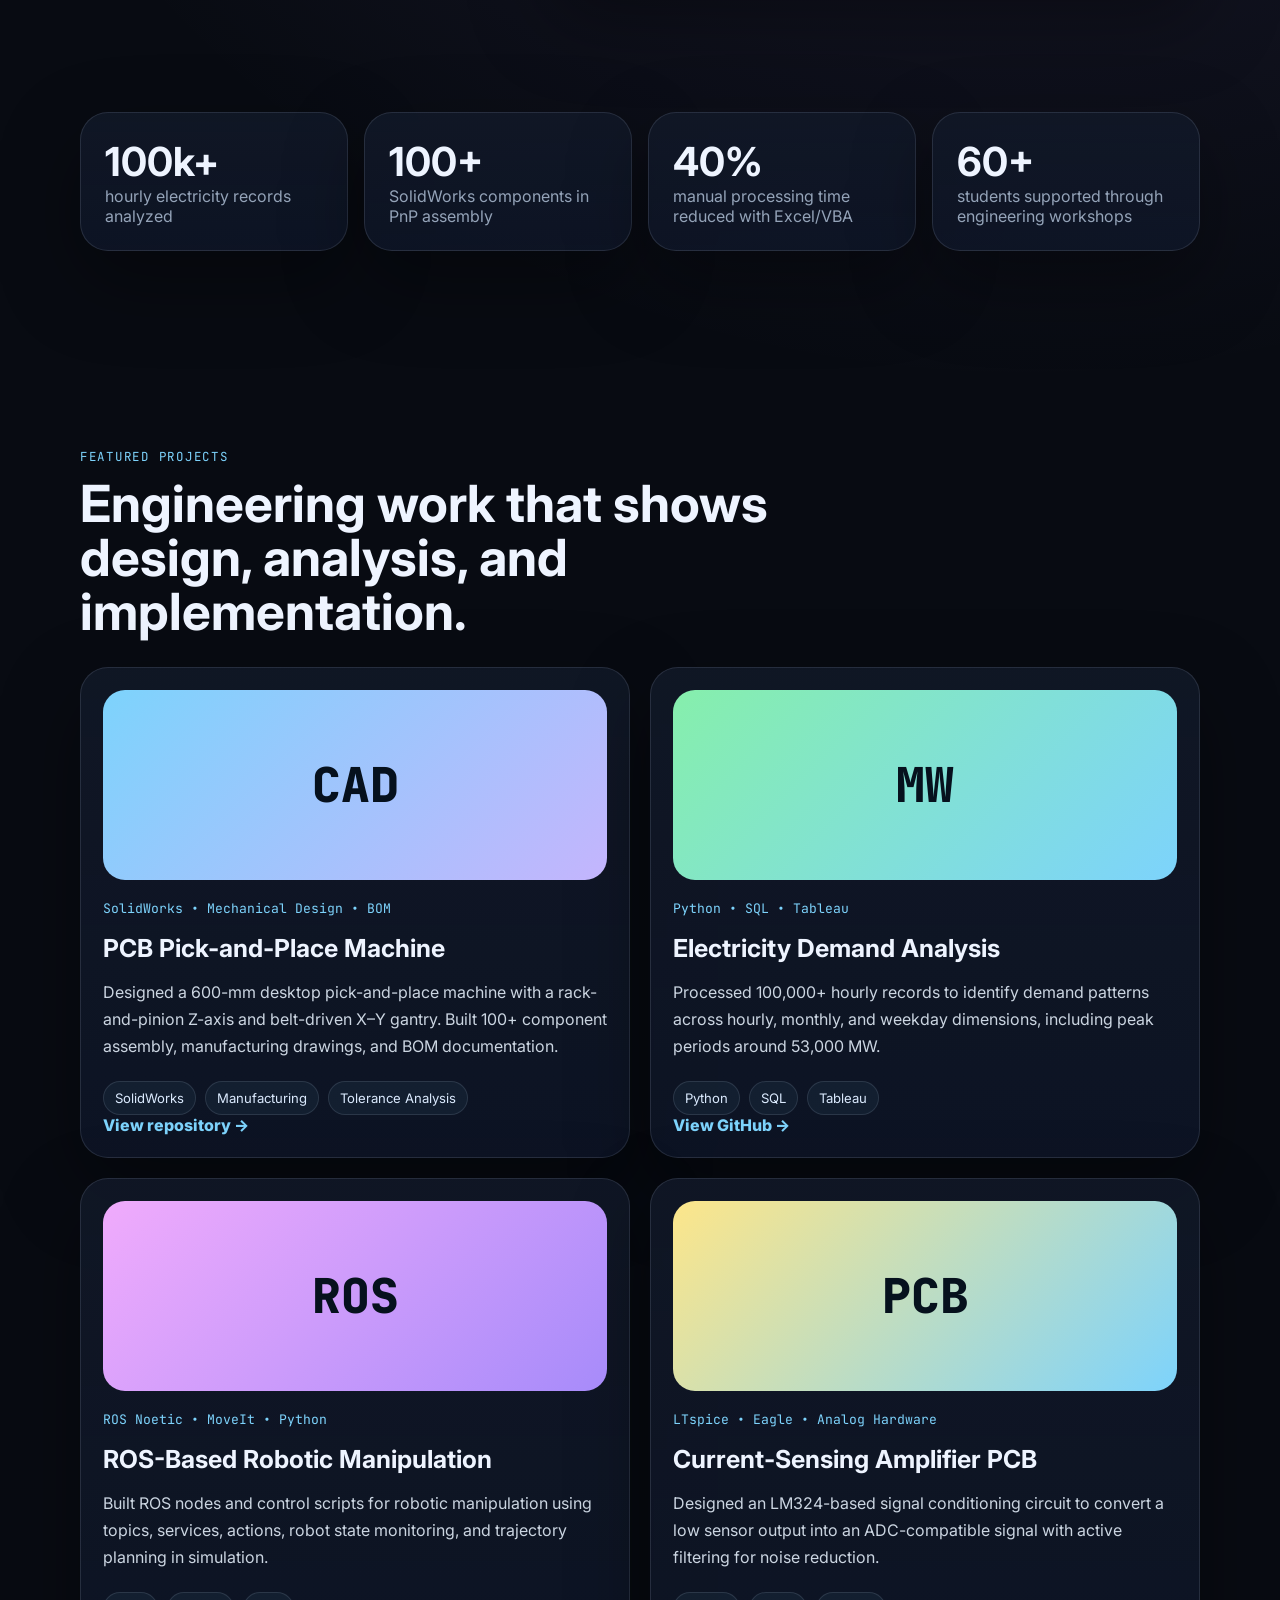
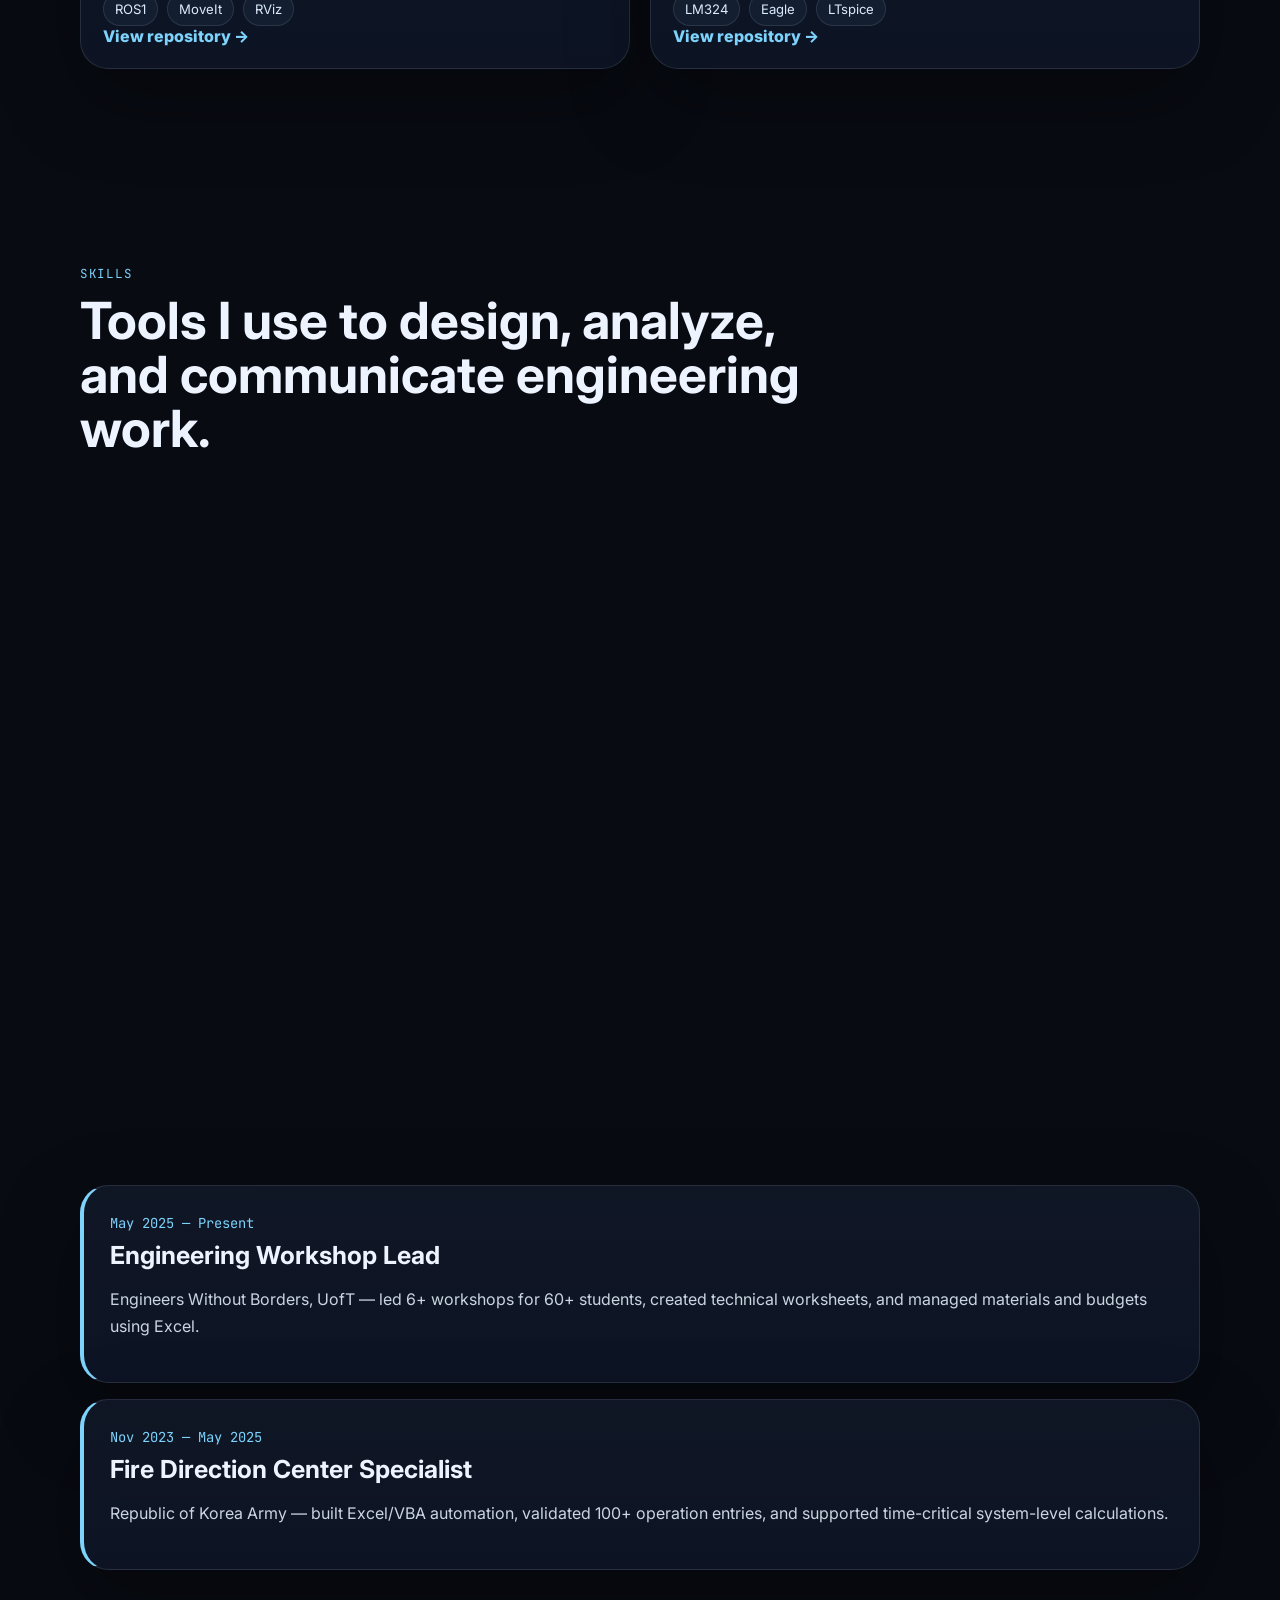
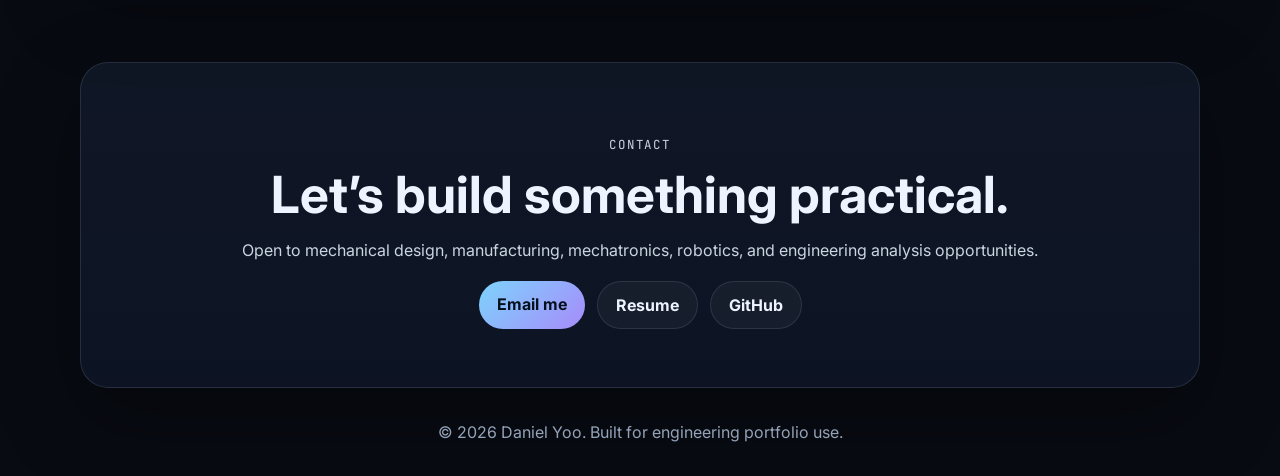
==== commit 80e67d11: "Add files via upload" ====
--- a/index.html
+++ b/index.html
@@ -28,7 +28,7 @@
     <section class="hero section">
       <div class="profile-card reveal">
         <img src="profile.png" class="profile-image" alt="Daniel Yoo">
-          <div class="avatar">DY</div>
+          <!-- <div class="avatar">DY</div> -->
           <span class="orbit orbit-one"></span>
           <span class="orbit orbit-two"></span>
         </div>
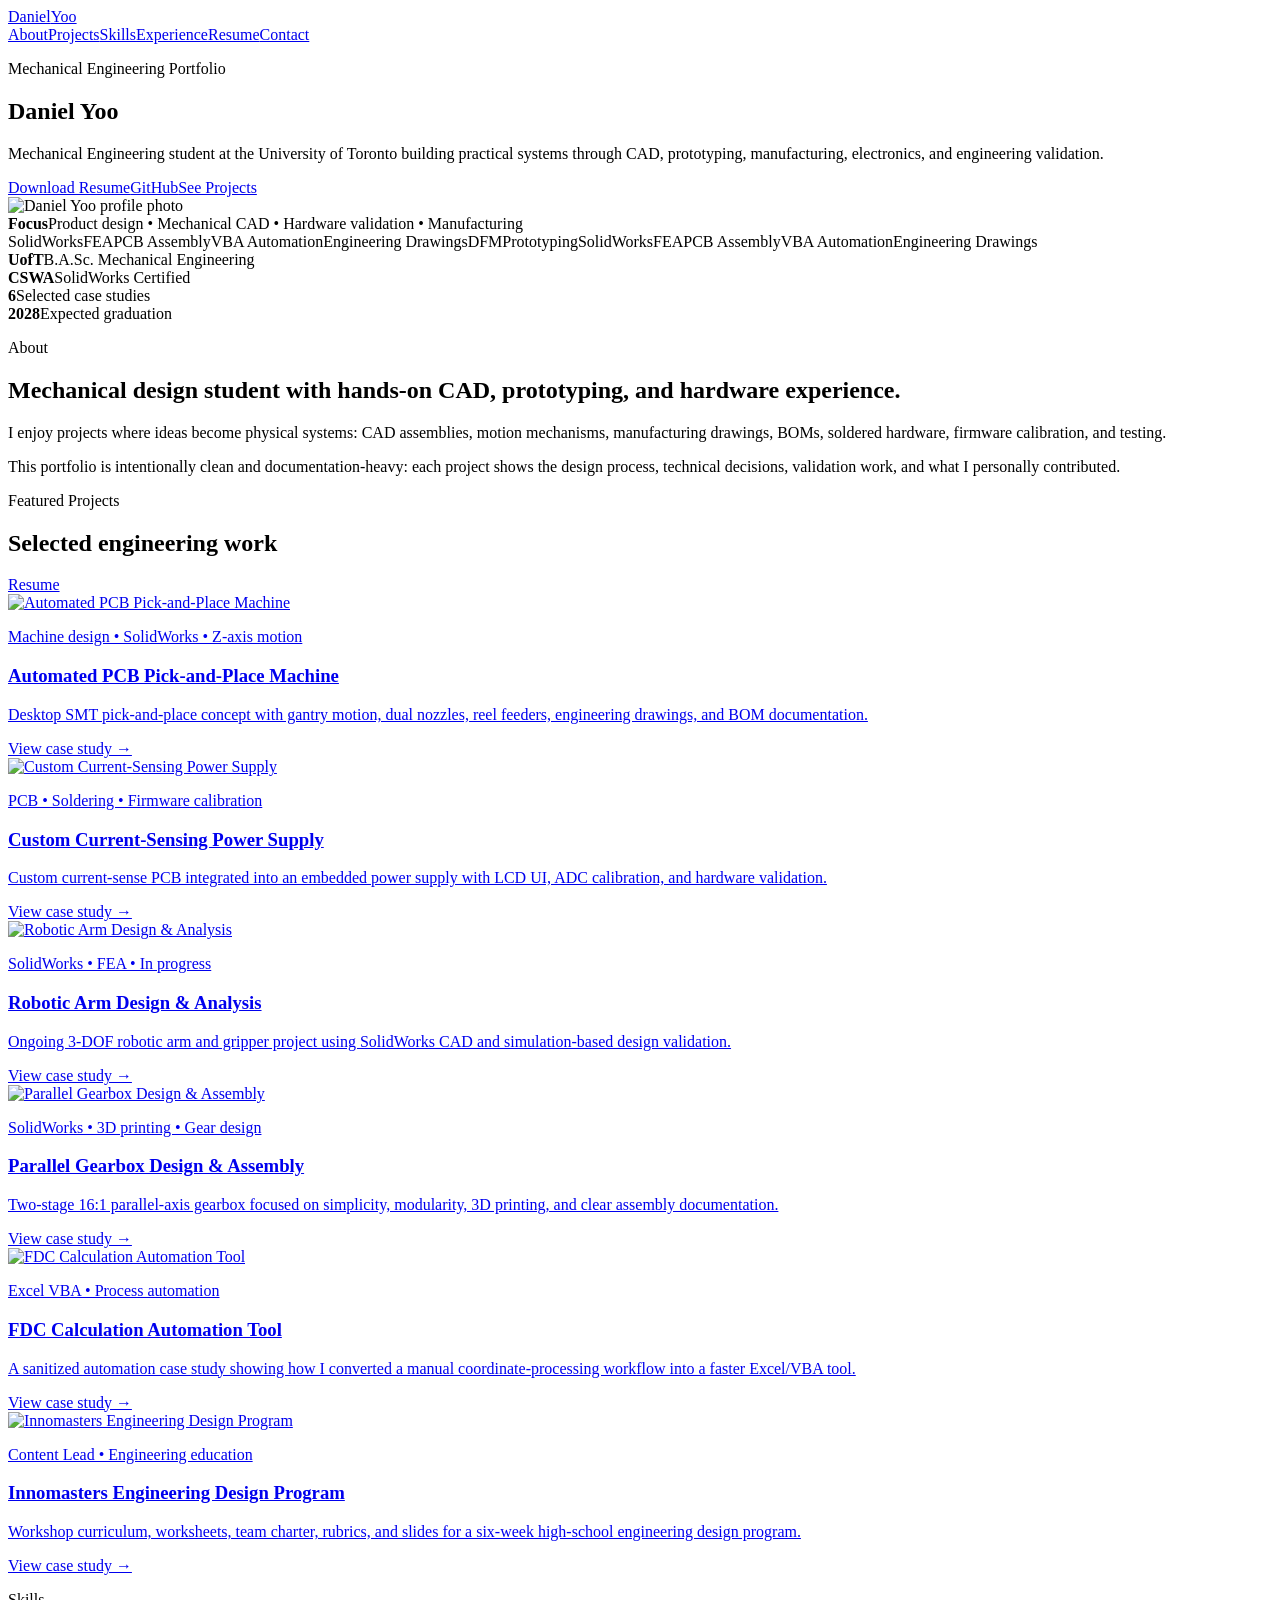
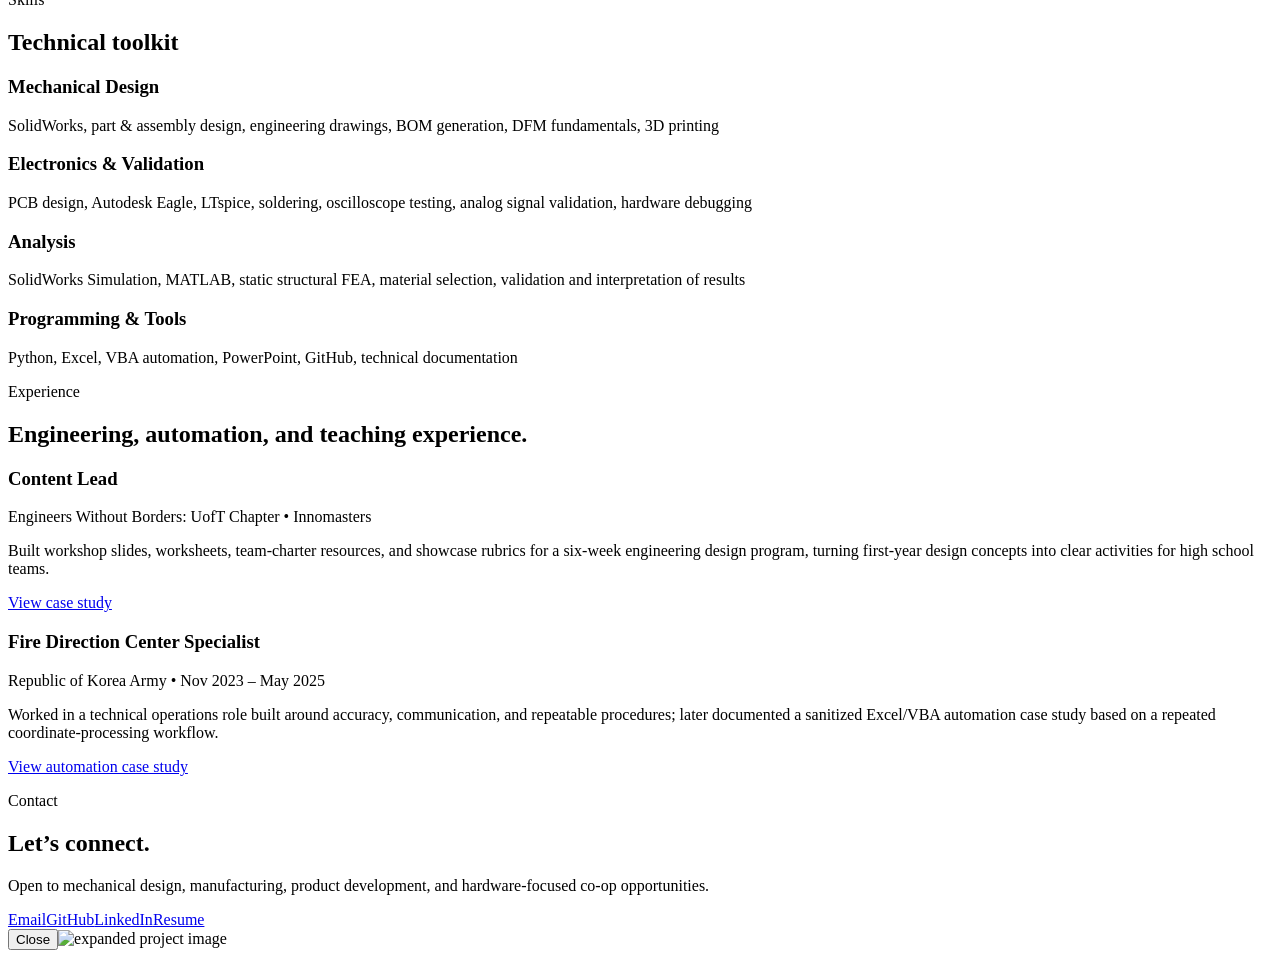
==== commit 30456f3f: "Add files via upload" ====
--- a/index.html
+++ b/index.html
@@ -1,163 +1,15 @@
-<!DOCTYPE html>
-<html lang="en">
-<head>
-  <meta charset="UTF-8" />
-  <meta name="viewport" content="width=device-width, initial-scale=1.0" />
-  <title>Daniel Yoo | Mechanical Engineering Portfolio</title>
-  <meta name="description" content="Daniel Yoo — Mechanical Engineering student at the University of Toronto focused on product design, mechatronics, manufacturing, CAD, ROS, and data-driven engineering." />
-  <link rel="preconnect" href="https://fonts.googleapis.com">
-  <link rel="preconnect" href="https://fonts.gstatic.com" crossorigin>
-  <link href="https://fonts.googleapis.com/css2?family=Inter:wght@400;500;600;700;800&family=JetBrains+Mono:wght@400;600&display=swap" rel="stylesheet">
-  <link rel="stylesheet" href="style.css" />
-</head>
-<body>
-  <div class="grain"></div>
-  <header class="nav">
-    <a class="brand" href="#home">Daniel</a>
-    <nav>
-      <a href="#about">About</a>
-      <a href="#highlights">Highlights</a>
-      <a href="#projects">Projects</a>
-      <a href="#skills">Skills</a>
-      <a href="#experience">Experience</a>
-      <a href="#contact">Contact</a>
-    </nav>
-  </header>
-
-  <main id="home">
-    <section class="hero section">
-      <div class="profile-card reveal">
-        <img src="profile.png" class="profile-image" alt="Daniel Yoo">
-          <!-- <div class="avatar">DY</div> -->
-          <span class="orbit orbit-one"></span>
-          <span class="orbit orbit-two"></span>
-        </div>
-        <div class="info-grid">
-          <span>Year</span><strong>Mechanical Engineering</strong>
-          <span>Program</span><strong>UofT B.A.Sc.</strong>
-          <span>Focus</span><strong>Design • Mechatronics • Manufacturing</strong>
-          <span>Based</span><strong>Toronto, ON</strong>
-          <span>Email</span><strong>jongsang.yoo@mail.utoronto.ca</strong>
-        </div>
-      </div>
-
-      <div class="hero-copy reveal delay-1">
-        <p class="eyebrow">Mechanical Engineering Portfolio</p>
-        <h1>Hi, I’m <span>Daniel Yoo</span>.</h1>
-        <p class="lead">I turn engineering concepts into practical, manufacturable systems through CAD design, prototyping, simulation, and data-driven analysis.</p>
-        <div class="code-card" aria-label="Engineering keywords">
-          <p><span>tools</span> = ["SolidWorks", "ANSYS", "Python", "ROS", "MATLAB"]</p>
-          <p><span>focus</span> = "product design + mechatronics + automation"</p>
-        </div>
-        <div class="hero-actions">
-          <a class="button primary" href="Daniel_Yoo_Resume.pdf" target="_blank">Download Resume</a>
-          <a class="button" href="https://github.com/jongsang1492" target="_blank">GitHub</a>
-          <a class="button" href="https://www.linkedin.com/in/daniel-yoo-1a7788227/" target="_blank">LinkedIn</a>
-        </div>
-      </div>
-    </section>
-
-    <section id="about" class="section two-col">
-      <div class="section-title reveal">
-        <p class="eyebrow">About</p>
-        <h2>Design-focused mechanical engineer in training.</h2>
-      </div>
-      <div class="content-card reveal delay-1">
-        <p>I’m a Mechanical Engineering student at the University of Toronto specializing in mechatronics and energy. My strongest interests are mechanical design, CAD, manufacturing, robotics, and practical engineering systems that can move from concept to prototype.</p>
-        <div class="pill-row">
-          <span>CSWA Certified</span><span>CAD Design</span><span>Manufacturing</span><span>Robotics</span><span>Data Analysis</span>
-        </div>
-      </div>
-    </section>
-
-    <section id="highlights" class="section stats reveal">
-      <article><strong>100k+</strong><span>hourly electricity records analyzed</span></article>
-      <article><strong>100+</strong><span>SolidWorks components in PnP assembly</span></article>
-      <article><strong>40%</strong><span>manual processing time reduced with Excel/VBA</span></article>
-      <article><strong>60+</strong><span>students supported through engineering workshops</span></article>
-    </section>
-
-    <section id="projects" class="section">
-      <div class="section-heading reveal">
-        <p class="eyebrow">Featured Projects</p>
-        <h2>Engineering work that shows design, analysis, and implementation.</h2>
-      </div>
-      <div class="project-grid">
-        <article class="project-card reveal">
-          <div class="project-visual mech">CAD</div>
-          <p class="project-kicker">SolidWorks • Mechanical Design • BOM</p>
-          <h3>PCB Pick-and-Place Machine</h3>
-          <p>Designed a 600-mm desktop pick-and-place machine with a rack-and-pinion Z-axis and belt-driven X–Y gantry. Built 100+ component assembly, manufacturing drawings, and BOM documentation.</p>
-          <div class="tag-row"><span>SolidWorks</span><span>Manufacturing</span><span>Tolerance Analysis</span></div>
-          <a href="https://github.com/jongsang1492/pcb-pick-place-machine" target="_blank">View repository →</a>
-        </article>
-
-        <article class="project-card reveal delay-1">
-          <div class="project-visual data">MW</div>
-          <p class="project-kicker">Python • SQL • Tableau</p>
-          <h3>Electricity Demand Analysis</h3>
-          <p>Processed 100,000+ hourly records to identify demand patterns across hourly, monthly, and weekday dimensions, including peak periods around 53,000 MW.</p>
-          <div class="tag-row"><span>Python</span><span>SQL</span><span>Tableau</span></div>
-          <a href="https://github.com/jongsang1492" target="_blank">View GitHub →</a>
-        </article>
-
-        <article class="project-card reveal delay-2">
-          <div class="project-visual robot">ROS</div>
-          <p class="project-kicker">ROS Noetic • MoveIt • Python</p>
-          <h3>ROS-Based Robotic Manipulation</h3>
-          <p>Built ROS nodes and control scripts for robotic manipulation using topics, services, actions, robot state monitoring, and trajectory planning in simulation.</p>
-          <div class="tag-row"><span>ROS1</span><span>MoveIt</span><span>RViz</span></div>
-          <a href="https://github.com/jongsang1492/ros_ur10e_pick_place_test" target="_blank">View repository →</a>
-        </article>
-
-        <article class="project-card reveal">
-          <div class="project-visual circuit">PCB</div>
-          <p class="project-kicker">LTspice • Eagle • Analog Hardware</p>
-          <h3>Current-Sensing Amplifier PCB</h3>
-          <p>Designed an LM324-based signal conditioning circuit to convert a low sensor output into an ADC-compatible signal with active filtering for noise reduction.</p>
-          <div class="tag-row"><span>LM324</span><span>Eagle</span><span>LTspice</span></div>
-          <a href="https://github.com/jongsang1492/Current-Sensing-Amplifier-Custom-PCB-" target="_blank">View repository →</a>
-        </article>
-      </div>
-    </section>
-
-    <section id="skills" class="section">
-      <div class="section-heading reveal">
-        <p class="eyebrow">Skills</p>
-        <h2>Tools I use to design, analyze, and communicate engineering work.</h2>
-      </div>
-      <div class="skill-grid">
-        <article class="skill-card reveal"><h3>Mechanical Design</h3><p>CAD modeling, assemblies, engineering drawings, tolerance analysis, prototyping.</p><div><span>SolidWorks</span><span>ANSYS</span><span>CSWA</span></div></article>
-        <article class="skill-card reveal delay-1"><h3>Robotics & Programming</h3><p>Python automation, ROS nodes, simulation, motion planning, structured debugging.</p><div><span>Python</span><span>ROS1</span><span>MoveIt</span><span>Git</span></div></article>
-        <article class="skill-card reveal delay-2"><h3>Data & Analysis</h3><p>Structured data processing, dashboards, validation, technical documentation.</p><div><span>SQL</span><span>Tableau</span><span>Excel</span><span>MATLAB</span></div></article>
-        <article class="skill-card reveal"><h3>Electronics</h3><p>Circuit simulation, PCB design basics, analog signal conditioning, documentation.</p><div><span>LTspice</span><span>Eagle</span><span>PCB</span></div></article>
-      </div>
-    </section>
-
-    <section id="experience" class="section timeline-section">
-      <div class="section-heading reveal">
-        <p class="eyebrow">Experience</p>
-        <h2>Leadership and technical experience.</h2>
-      </div>
-      <div class="timeline">
-        <article class="timeline-item reveal"><span>May 2025 — Present</span><h3>Engineering Workshop Lead</h3><p>Engineers Without Borders, UofT — led 6+ workshops for 60+ students, created technical worksheets, and managed materials and budgets using Excel.</p></article>
-        <article class="timeline-item reveal delay-1"><span>Nov 2023 — May 2025</span><h3>Fire Direction Center Specialist</h3><p>Republic of Korea Army — built Excel/VBA automation, validated 100+ operation entries, and supported time-critical system-level calculations.</p></article>
-      </div>
-    </section>
-
-    <section id="contact" class="section contact reveal">
-      <p class="eyebrow">Contact</p>
-      <h2>Let’s build something practical.</h2>
-      <p>Open to mechanical design, manufacturing, mechatronics, robotics, and engineering analysis opportunities.</p>
-      <div class="hero-actions center">
-        <a class="button primary" href="mailto:jongsang.yoo@mail.utoronto.ca">Email me</a>
-        <a class="button" href="Daniel_Yoo_Resume.pdf" target="_blank">Resume</a>
-        <a class="button" href="https://github.com/jongsang1492" target="_blank">GitHub</a>
-      </div>
-    </section>
-  </main>
-
-  <footer>© <span id="year"></span> Daniel Yoo. Built for engineering portfolio use.</footer>
-  <script src="script.js"></script>
-</body>
-</html>
+<!doctype html><html lang="en"><head><meta charset="utf-8"><meta name="viewport" content="width=device-width,initial-scale=1"><title>Daniel Yoo | Mechanical Engineering Portfolio</title><link rel="preconnect" href="https://fonts.googleapis.com"><link rel="preconnect" href="https://fonts.gstatic.com" crossorigin><link href="https://fonts.googleapis.com/css2?family=Inter:wght@400;500;600;700;800;900&display=swap" rel="stylesheet"><link rel="stylesheet" href="assets/css/style.css"></head><body><div class="float-gear"></div><header class="nav"><div class="nav-inner"><a class="brand" href="index.html">Daniel<span>Yoo</span></a><nav><a href="#about">About</a><a href="#projects">Projects</a><a href="#skills">Skills</a><a href="#experience">Experience</a><a href="Daniel_Yoo_Resume.pdf">Resume</a><a href="#contact">Contact</a></nav></div></header><main>
+<section class="hero"><div class="reveal"><p class="eyebrow">Mechanical Engineering Portfolio</p><h1>Daniel Yoo</h1><p class="lead">Mechanical Engineering student at the University of Toronto building practical systems through CAD, prototyping, manufacturing, electronics, and engineering validation.</p><div class="actions"><a class="btn primary" href="Daniel_Yoo_Resume.pdf">Download Resume</a><a class="btn" href="https://github.com/jongsang1492">GitHub</a><a class="btn" href="#projects">See Projects</a></div></div><div class="hero-portrait reveal"><div class="gear-orbit"></div><div class="portrait-frame"><img src="assets/img/profile.png" alt="Daniel Yoo profile photo"></div><div class="hero-note"><strong>Focus</strong>Product design • Mechanical CAD • Hardware validation • Manufacturing</div></div></section>
+<div class="marquee"><div class="marquee-track"><span>SolidWorks</span><span>FEA</span><span>PCB Assembly</span><span>VBA Automation</span><span>Engineering Drawings</span><span>DFM</span><span>Prototyping</span><span>SolidWorks</span><span>FEA</span><span>PCB Assembly</span><span>VBA Automation</span><span>Engineering Drawings</span></div></div>
+<section class="stats reveal"><div><strong>UofT</strong><span>B.A.Sc. Mechanical Engineering</span></div><div><strong>CSWA</strong><span>SolidWorks Certified</span></div><div><strong>6</strong><span>Selected case studies</span></div><div><strong>2028</strong><span>Expected graduation</span></div></section>
+<section id="about" class="section two-col"><div><p class="eyebrow">About</p><h2>Mechanical design student with hands-on CAD, prototyping, and hardware experience.</h2></div><div><p>I enjoy projects where ideas become physical systems: CAD assemblies, motion mechanisms, manufacturing drawings, BOMs, soldered hardware, firmware calibration, and testing.</p><p>This portfolio is intentionally clean and documentation-heavy: each project shows the design process, technical decisions, validation work, and what I personally contributed.</p></div></section>
+<section id="projects" class="section"><div class="section-title"><div><p class="eyebrow">Featured Projects</p><h2>Selected engineering work</h2></div><a class="btn" href="Daniel_Yoo_Resume.pdf">Resume</a></div><div class="project-grid"><a class="project-card reveal" href="projects/pick-and-place.html"><div class="project-image"><img src="assets/projects/pick-and-place/cover.png" alt="Automated PCB Pick-and-Place Machine"></div><div class="project-info"><p class="eyebrow">Machine design • SolidWorks • Z-axis motion</p><h3>Automated PCB Pick-and-Place Machine</h3><p>Desktop SMT pick-and-place concept with gantry motion, dual nozzles, reel feeders, engineering drawings, and BOM documentation.</p><span>View case study →</span></div></a>
+<a class="project-card reveal" href="projects/current-sensing-power-supply.html"><div class="project-image"><img src="assets/projects/current-sensing-power-supply/working.png" alt="Custom Current-Sensing Power Supply"></div><div class="project-info"><p class="eyebrow">PCB • Soldering • Firmware calibration</p><h3>Custom Current-Sensing Power Supply</h3><p>Custom current-sense PCB integrated into an embedded power supply with LCD UI, ADC calibration, and hardware validation.</p><span>View case study →</span></div></a>
+<a class="project-card reveal" href="projects/robotic-arm.html"><div class="project-image"><img src="assets/projects/robotic-arm/cover.png" alt="Robotic Arm Design & Analysis"></div><div class="project-info"><p class="eyebrow">SolidWorks • FEA • In progress</p><h3>Robotic Arm Design & Analysis</h3><p>Ongoing 3-DOF robotic arm and gripper project using SolidWorks CAD and simulation-based design validation.</p><span>View case study →</span></div></a>
+<a class="project-card reveal" href="projects/parallel-gearbox.html"><div class="project-image"><img src="assets/projects/parallel-gearbox/cover.png" alt="Parallel Gearbox Design & Assembly"></div><div class="project-info"><p class="eyebrow">SolidWorks • 3D printing • Gear design</p><h3>Parallel Gearbox Design & Assembly</h3><p>Two-stage 16:1 parallel-axis gearbox focused on simplicity, modularity, 3D printing, and clear assembly documentation.</p><span>View case study →</span></div></a>
+<a class="project-card reveal" href="projects/fdc-automation.html"><div class="project-image"><img src="assets/projects/fdc/excel-tool.png" alt="FDC Calculation Automation Tool"></div><div class="project-info"><p class="eyebrow">Excel VBA • Process automation</p><h3>FDC Calculation Automation Tool</h3><p>A sanitized automation case study showing how I converted a manual coordinate-processing workflow into a faster Excel/VBA tool.</p><span>View case study →</span></div></a>
+<a class="project-card reveal" href="projects/innomasters.html"><div class="project-image"><img src="assets/projects/innomasters/showcase.png" alt="Innomasters Engineering Design Program"></div><div class="project-info"><p class="eyebrow">Content Lead • Engineering education</p><h3>Innomasters Engineering Design Program</h3><p>Workshop curriculum, worksheets, team charter, rubrics, and slides for a six-week high-school engineering design program.</p><span>View case study →</span></div></a></div></section>
+<section id="skills" class="section"><div class="section-title"><p class="eyebrow">Skills</p><h2>Technical toolkit</h2></div><div class="skill-grid reveal"><div><h3>Mechanical Design</h3><p>SolidWorks, part & assembly design, engineering drawings, BOM generation, DFM fundamentals, 3D printing</p></div><div><h3>Electronics & Validation</h3><p>PCB design, Autodesk Eagle, LTspice, soldering, oscilloscope testing, analog signal validation, hardware debugging</p></div><div><h3>Analysis</h3><p>SolidWorks Simulation, MATLAB, static structural FEA, material selection, validation and interpretation of results</p></div><div><h3>Programming & Tools</h3><p>Python, Excel, VBA automation, PowerPoint, GitHub, technical documentation</p></div></div></section>
+<section id="experience" class="section two-col"><div><p class="eyebrow">Experience</p><h2>Engineering, automation, and teaching experience.</h2></div><div class="timeline"><div class="reveal"><h3>Content Lead</h3><span>Engineers Without Borders: UofT Chapter • Innomasters</span><p>Built workshop slides, worksheets, team-charter resources, and showcase rubrics for a six-week engineering design program, turning first-year design concepts into clear activities for high school teams.</p><div class="actions"><a class="btn" href="projects/innomasters.html">View case study</a></div></div><div class="reveal"><h3>Fire Direction Center Specialist</h3><span>Republic of Korea Army • Nov 2023 – May 2025</span><p>Worked in a technical operations role built around accuracy, communication, and repeatable procedures; later documented a sanitized Excel/VBA automation case study based on a repeated coordinate-processing workflow.</p><div class="actions"><a class="btn" href="projects/fdc-automation.html">View automation case study</a></div></div></div></section>
+<section id="contact" class="section contact"><div class="inner"><p class="eyebrow">Contact</p><h2>Let’s connect.</h2><p>Open to mechanical design, manufacturing, product development, and hardware-focused co-op opportunities.</p><div class="actions"><a class="btn primary" href="mailto:jongsang.yoo@mail.utoronto.ca">Email</a><a class="btn" href="https://github.com/jongsang1492">GitHub</a><a class="btn" href="https://www.linkedin.com/in/daniel-yoo-1a7788227/" target="_blank" rel="noopener">LinkedIn</a><a class="btn" href="Daniel_Yoo_Resume.pdf">Resume</a></div></div></section>
+</main><div class="lightbox"><button>Close</button><img alt="expanded project image"></div><script src="assets/js/script.js"></script></body></html>
